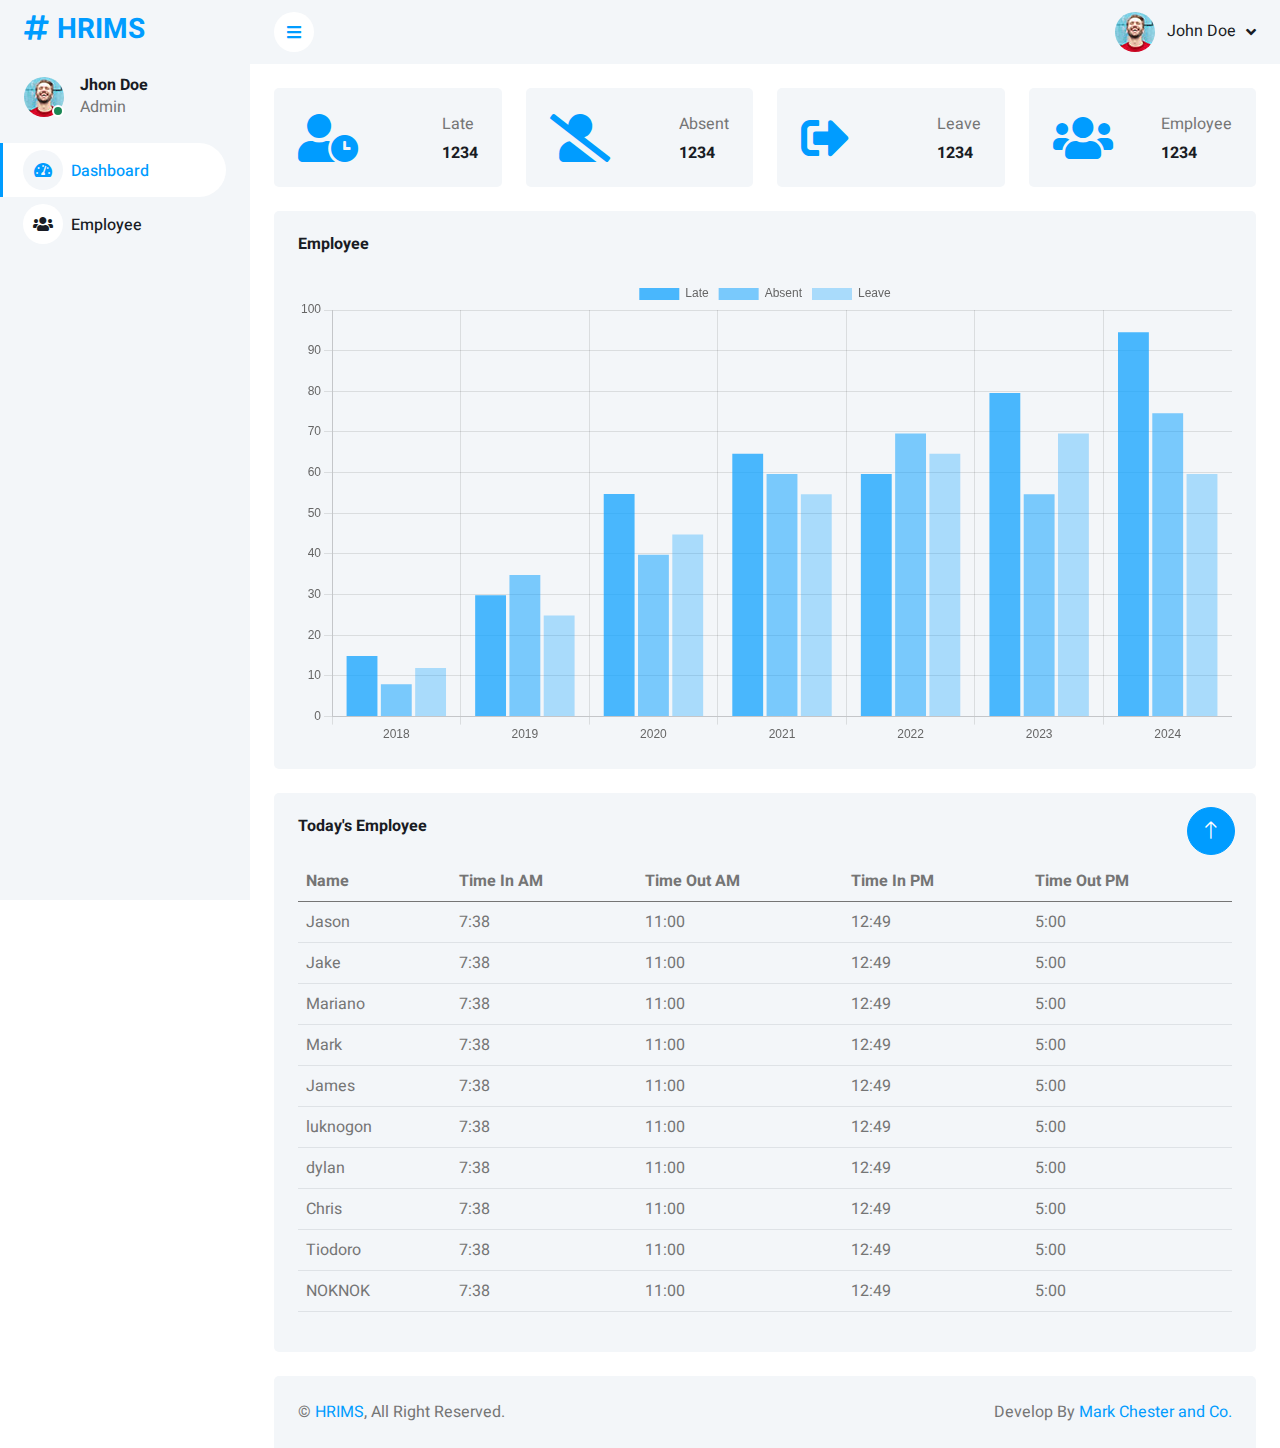
==== index.html @ 5bfb46b1 "first commit" ====
<!DOCTYPE html>
<html lang="en">

<head>
    <meta charset="utf-8">
    <title>HRIMS - HR Information Management System</title>
    <meta content="width=device-width, initial-scale=1.0" name="viewport">
    <meta content="" name="keywords">
    <meta content="" name="description">

    <!-- Favicon -->
    <link href="img/favicon.ico" rel="icon">

    <!-- Google Web Fonts -->
    <link rel="preconnect" href="https://fonts.googleapis.com">
    <link rel="preconnect" href="https://fonts.gstatic.com" crossorigin>
    <link href="https://fonts.googleapis.com/css2?family=Heebo:wght@400;500;600;700&display=swap" rel="stylesheet">
    
    <!-- Icon Font Stylesheet -->
    <link href="https://cdnjs.cloudflare.com/ajax/libs/font-awesome/5.10.0/css/all.min.css" rel="stylesheet">
    <link href="https://cdn.jsdelivr.net/npm/bootstrap-icons@1.4.1/font/bootstrap-icons.css" rel="stylesheet">

    <!-- Libraries Stylesheet -->
    <link href="lib/owlcarousel/assets/owl.carousel.min.css" rel="stylesheet">
    <link href="lib/tempusdominus/css/tempusdominus-bootstrap-4.min.css" rel="stylesheet" />

    <!-- Customized Bootstrap Stylesheet -->
    <link href="css/bootstrap.min.css" rel="stylesheet">

    <!-- Template Stylesheet -->
    <link href="css/style.css" rel="stylesheet">
</head>

<body>
    <div class="container-xxl position-relative bg-white d-flex p-0">
        <!-- Spinner Start -->
        <div id="spinner" class="show bg-white position-fixed translate-middle w-100 vh-100 top-50 start-50 d-flex align-items-center justify-content-center">
            <div class="spinner-border text-primary" style="width: 3rem; height: 3rem;" role="status">
                <span class="sr-only">Loading...</span>
            </div>
        </div>
        <!-- Spinner End -->


        <!-- Sidebar Start -->
        <div class="sidebar pe-4 pb-3">
            <nav class="navbar bg-light navbar-light">
                <a href="index.html" class="navbar-brand mx-4 mb-3">
                    <h3 class="text-primary"><i class="fa fa-hashtag me-2"></i>HRIMS</h3>
                </a>
                <div class="d-flex align-items-center ms-4 mb-4">
                    <div class="position-relative">
                        <img class="rounded-circle" src="img/user.jpg" alt="" style="width: 40px; height: 40px;">
                        <div class="bg-success rounded-circle border border-2 border-white position-absolute end-0 bottom-0 p-1"></div>
                    </div>
                    <div class="ms-3">
                        <h6 class="mb-0">Jhon Doe</h6>
                        <span>Admin</span>
                    </div>
                </div>
                <div class="navbar-nav w-100">
                    <a href="index.html" class="nav-item nav-link active"><i class="fa fa-tachometer-alt me-2"></i>Dashboard</a>
                    <a href="employee.html" class="nav-item nav-link"><i class="fa fa-users me-2"></i>Employee</a>
                    
                </div>
            </nav>
        </div>
        <!-- Sidebar End -->


        <!-- Content Start -->
        <div class="content">
            <!-- Navbar Start -->
            <nav class="navbar navbar-expand bg-light navbar-light sticky-top px-4 py-0">
                <a href="index.html" class="navbar-brand d-flex d-lg-none me-4">
                    <h2 class="text-primary mb-0"><i class="fa fa-hashtag"></i></h2>
                </a>
                <a href="#" class="sidebar-toggler flex-shrink-0">
                    <i class="fa fa-bars"></i>
                </a>
                <div class="navbar-nav align-items-center ms-auto">
                    <div class="nav-item dropdown">
                        <a href="#" class="nav-link dropdown-toggle" data-bs-toggle="dropdown">
                            <img class="rounded-circle me-lg-2" src="img/user.jpg" alt="" style="width: 40px; height: 40px;">
                            <span class="d-none d-lg-inline-flex">John Doe</span>
                        </a>
                        <div class="dropdown-menu dropdown-menu-end bg-light border-0 rounded-0 rounded-bottom m-0">
                            <a href="#" class="dropdown-item">My Profile</a>
                            <a href="#" class="dropdown-item">Settings</a>
                            <a href="#" class="dropdown-item">Log Out</a>
                        </div>
                    </div>
                </div>
            </nav>
            <!-- Navbar End -->


            <!-- Sale & Revenue Start -->
            <div class="container-fluid pt-4 px-4">
                <div class="row g-4">
                    <div class="col-sm-6 col-xl-3">
                        <div class="bg-light rounded d-flex align-items-center justify-content-between p-4">
                            <i class="fa fa-user-clock fa-3x text-primary"></i>
                            <div class="ms-3">
                                <p class="mb-2">Late</p>
                                <h6 class="mb-0">1234</h6>
                            </div>
                        </div>
                    </div>
                    <div class="col-sm-6 col-xl-3">
                        <div class="bg-light rounded d-flex align-items-center justify-content-between p-4">
                            <i class="fa fa-user-slash fa-3x text-primary"></i>
                            <div class="ms-3">
                                <p class="mb-2">Absent</p>
                                <h6 class="mb-0">1234</h6>
                            </div>
                        </div>
                    </div>
                    <div class="col-sm-6 col-xl-3">
                        <div class="bg-light rounded d-flex align-items-center justify-content-between p-4">
                            <i class="fas fa-sign-out-alt fa-3x text-primary"></i>
                            <div class="ms-3">
                                <p class="mb-2">Leave</p>
                                <h6 class="mb-0">1234</h6>
                            </div>
                        </div>
                    </div>
                    <div class="col-sm-6 col-xl-3">
                        <div class="bg-light rounded d-flex align-items-center justify-content-between p-4">
                            <i class="fa fa-users fa-3x text-primary"></i>
                            <div class="ms-3">
                                <p class="mb-2">Employee</p>
                                <h6 class="mb-0">1234</h6>
                            </div>
                        </div>
                    </div>
                </div>
            </div>
            <!-- Sale & Revenue End -->


            <!-- Sales Chart Start -->
            <div class="container-fluid pt-4 px-4">
                <div class="row g-4">
                    <div class="col-lg-12">
                        <div class="bg-light text-center rounded p-4">
                            <div class="d-flex align-items-center justify-content-between mb-4">
                                <h6 class="mb-0">Employee</h6>
                            </div>
                            <canvas id="employees"></canvas>
                        </div>
                    </div>
                </div>
            </div>
            <!-- Sales Chart End -->


            <div class="container-fluid pt-4 px-4">
                <div class="row g-4">
                  <div class="col-12">
                    <div class="bg-light rounded h-100 p-4">
                      <h6 class="mb-4">Today's Employee</h6>
                      <div class="table-responsive">
                        <table class="table">
                          <thead>
                            <tr>
                              <th scope="col">Name</th>
                              <th scope="col">Time In AM</th>
                              <th scope="col">Time Out AM</th>
                              <th scope="col">Time In PM</th>
                              <th scope="col">Time Out PM</th>
                            </tr>
                          </thead>
                          <tbody>
                            <tr>
                              <td>Jason</td>
                              <td>7:38</td>
                              <td>11:00</td>
                              <td>12:49</td>
                              <td>5:00</td>
                            </tr>
                            <tr>
                              <td>Jake</td>
                              <td>7:38</td>
                              <td>11:00</td>
                              <td>12:49</td>
                              <td>5:00</td>
                            </tr>
                            <tr>
                              <td>Mariano</td>
                              <td>7:38</td>
                              <td>11:00</td>
                              <td>12:49</td>
                              <td>5:00</td>
                            </tr>
                            <tr>
                              <td>Mark</td>
                              <td>7:38</td>
                              <td>11:00</td>
                              <td>12:49</td>
                              <td>5:00</td>
                            </tr>
                            <tr>
                              <td>James</td>
                              <td>7:38</td>
                              <td>11:00</td>
                              <td>12:49</td>
                              <td>5:00</td>
                            </tr>
                            <tr>
                              <td>luknogon</td>
                              <td>7:38</td>
                              <td>11:00</td>
                              <td>12:49</td>
                              <td>5:00</td>
                            </tr>
                            <tr>
                              <td>dylan</td>
                              <td>7:38</td>
                              <td>11:00</td>
                              <td>12:49</td>
                              <td>5:00</td>
                            </tr>
                            <tr>
                              <td>Chris</td>
                              <td>7:38</td>
                              <td>11:00</td>
                              <td>12:49</td>
                              <td>5:00</td>
                            </tr>
                            <tr>
                              <td>Tiodoro</td>
                              <td>7:38</td>
                              <td>11:00</td>
                              <td>12:49</td>
                              <td>5:00</td>
                            </tr>
                            <tr>
                              <td>NOKNOK</td>
                              <td>7:38</td>
                              <td>11:00</td>
                              <td>12:49</td>
                              <td>5:00</td>
                            </tr>
                          </tbody>
                        </table>
                      </div>
                    </div>
                  </div>
                </div>
            </div>
            <!-- Footer Start -->
            <div class="container-fluid pt-4 px-4">
                <div class="bg-light rounded-top p-4">
                    <div class="row">
                        <div class="col-12 col-sm-6 text-center text-sm-start">
                            &copy; <a href="#">HRIMS</a>, All Right Reserved. 
                        </div>
                        <div class="col-12 col-sm-6 text-center text-sm-end">
                            <!--/*** This template is free as long as you keep the footer author’s credit link/attribution link/backlink. If you'd like to use the template without the footer author’s credit link/attribution link/backlink, you can purchase the Credit Removal License from "https://htmlcodex.com/credit-removal". Thank you for your support. ***/-->
                            Develop By <a href="https://htmlcodex.com">Mark Chester and Co.</a>
                        </br>
                        </div>
                    </div>
                </div>
            </div>
            <!-- Footer End -->
        </div>
        <!-- Content End -->


        <!-- Back to Top -->
        <a href="#" class="btn btn-lg btn-primary btn-lg-square back-to-top"><i class="bi bi-arrow-up"></i></a>
    </div>

    <!-- JavaScript Libraries -->
    <script src="https://code.jquery.com/jquery-3.4.1.min.js"></script>
    <script src="https://cdn.jsdelivr.net/npm/bootstrap@5.0.0/dist/js/bootstrap.bundle.min.js"></script>
    <script src="lib/chart/chart.min.js"></script>
    <script src="lib/easing/easing.min.js"></script>
    <script src="lib/waypoints/waypoints.min.js"></script>
    <script src="lib/owlcarousel/owl.carousel.min.js"></script>
    <script src="lib/tempusdominus/js/moment.min.js"></script>
    <script src="lib/tempusdominus/js/moment-timezone.min.js"></script>
    <script src="lib/tempusdominus/js/tempusdominus-bootstrap-4.min.js"></script>

    <!-- Template Javascript -->
    <script src="js/main.js"></script>
</body>

</html>
---- css/style.css ----
/********** Template CSS **********/
:root {
    --primary: #009CFF;
    --light: #F3F6F9;
    --dark: #191C24;
}

.back-to-top {
    position: fixed;
    display: none;
    right: 45px;
    bottom: 45px;
    z-index: 99;
}


/*** Spinner ***/
#spinner {
    opacity: 0;
    visibility: hidden;
    transition: opacity .5s ease-out, visibility 0s linear .5s;
    z-index: 99999;
}

#spinner.show {
    transition: opacity .5s ease-out, visibility 0s linear 0s;
    visibility: visible;
    opacity: 1;
}


/*** Button ***/
.btn {
    transition: .5s;
}

.btn.btn-primary {
    color: #FFFFFF;
}

.btn-square {
    width: 38px;
    height: 38px;
}

.btn-sm-square {
    width: 32px;
    height: 32px;
}

.btn-lg-square {
    width: 48px;
    height: 48px;
}

.btn-square,
.btn-sm-square,
.btn-lg-square {
    padding: 0;
    display: inline-flex;
    align-items: center;
    justify-content: center;
    font-weight: normal;
    border-radius: 50px;
}


/*** Layout ***/
.sidebar {
    position: fixed;
    top: 0;
    left: 0;
    bottom: 0;
    width: 250px;
    height: 100vh;
    overflow-y: auto;
    background: var(--light);
    transition: 0.5s;
    z-index: 999;
}

.content {
    margin-left: 250px;
    min-height: 100vh;
    background: #FFFFFF;
    transition: 0.5s;
}

@media (min-width: 992px) {
    .sidebar {
        margin-left: 0;
    }

    .sidebar.open {
        margin-left: -250px;
    }

    .content {
        width: calc(100% - 250px);
    }

    .content.open {
        width: 100%;
        margin-left: 0;
    }
}

@media (max-width: 991.98px) {
    .sidebar {
        margin-left: -250px;
    }

    .sidebar.open {
        margin-left: 0;
    }

    .content {
        width: 100%;
        margin-left: 0;
    }
}


/*** Navbar ***/
.sidebar .navbar .navbar-nav .nav-link {
    padding: 7px 20px;
    color: var(--dark);
    font-weight: 500;
    border-left: 3px solid var(--light);
    border-radius: 0 30px 30px 0;
    outline: none;
}

.sidebar .navbar .navbar-nav .nav-link:hover,
.sidebar .navbar .navbar-nav .nav-link.active {
    color: var(--primary);
    background: #FFFFFF;
    border-color: var(--primary);
}

.sidebar .navbar .navbar-nav .nav-link i {
    width: 40px;
    height: 40px;
    display: inline-flex;
    align-items: center;
    justify-content: center;
    background: #FFFFFF;
    border-radius: 40px;
}

.sidebar .navbar .navbar-nav .nav-link:hover i,
.sidebar .navbar .navbar-nav .nav-link.active i {
    background: var(--light);
}

.sidebar .navbar .dropdown-toggle::after {
    position: absolute;
    top: 15px;
    right: 15px;
    border: none;
    content: "\f107";
    font-family: "Font Awesome 5 Free";
    font-weight: 900;
    transition: .5s;
}

.sidebar .navbar .dropdown-toggle[aria-expanded=true]::after {
    transform: rotate(-180deg);
}

.sidebar .navbar .dropdown-item {
    padding-left: 25px;
    border-radius: 0 30px 30px 0;
}

.content .navbar .navbar-nav .nav-link {
    margin-left: 25px;
    padding: 12px 0;
    color: var(--dark);
    outline: none;
}

.content .navbar .navbar-nav .nav-link:hover,
.content .navbar .navbar-nav .nav-link.active {
    color: var(--primary);
}

.content .navbar .sidebar-toggler,
.content .navbar .navbar-nav .nav-link i {
    width: 40px;
    height: 40px;
    display: inline-flex;
    align-items: center;
    justify-content: center;
    background: #FFFFFF;
    border-radius: 40px;
}

.content .navbar .dropdown-toggle::after {
    margin-left: 6px;
    vertical-align: middle;
    border: none;
    content: "\f107";
    font-family: "Font Awesome 5 Free";
    font-weight: 900;
    transition: .5s;
}

.content .navbar .dropdown-toggle[aria-expanded=true]::after {
    transform: rotate(-180deg);
}

@media (max-width: 575.98px) {
    .content .navbar .navbar-nav .nav-link {
        margin-left: 15px;
    }
}


/*** Date Picker ***/
.bootstrap-datetimepicker-widget.bottom {
    top: auto !important;
}

.bootstrap-datetimepicker-widget .table * {
    border-bottom-width: 0px;
}

.bootstrap-datetimepicker-widget .table th {
    font-weight: 500;
}

.bootstrap-datetimepicker-widget.dropdown-menu {
    padding: 10px;
    border-radius: 2px;
}

.bootstrap-datetimepicker-widget table td.active,
.bootstrap-datetimepicker-widget table td.active:hover {
    background: var(--primary);
}

.bootstrap-datetimepicker-widget table td.today::before {
    border-bottom-color: var(--primary);
}


/*** Testimonial ***/
.progress .progress-bar {
    width: 0px;
    transition: 2s;
}


/*** Testimonial ***/
.testimonial-carousel .owl-dots {
    margin-top: 24px;
    display: flex;
    align-items: flex-end;
    justify-content: center;
}

.testimonial-carousel .owl-dot {
    position: relative;
    display: inline-block;
    margin: 0 5px;
    width: 15px;
    height: 15px;
    border: 5px solid var(--primary);
    border-radius: 15px;
    transition: .5s;
}

.testimonial-carousel .owl-dot.active {
    background: var(--dark);
    border-color: var(--primary);
}
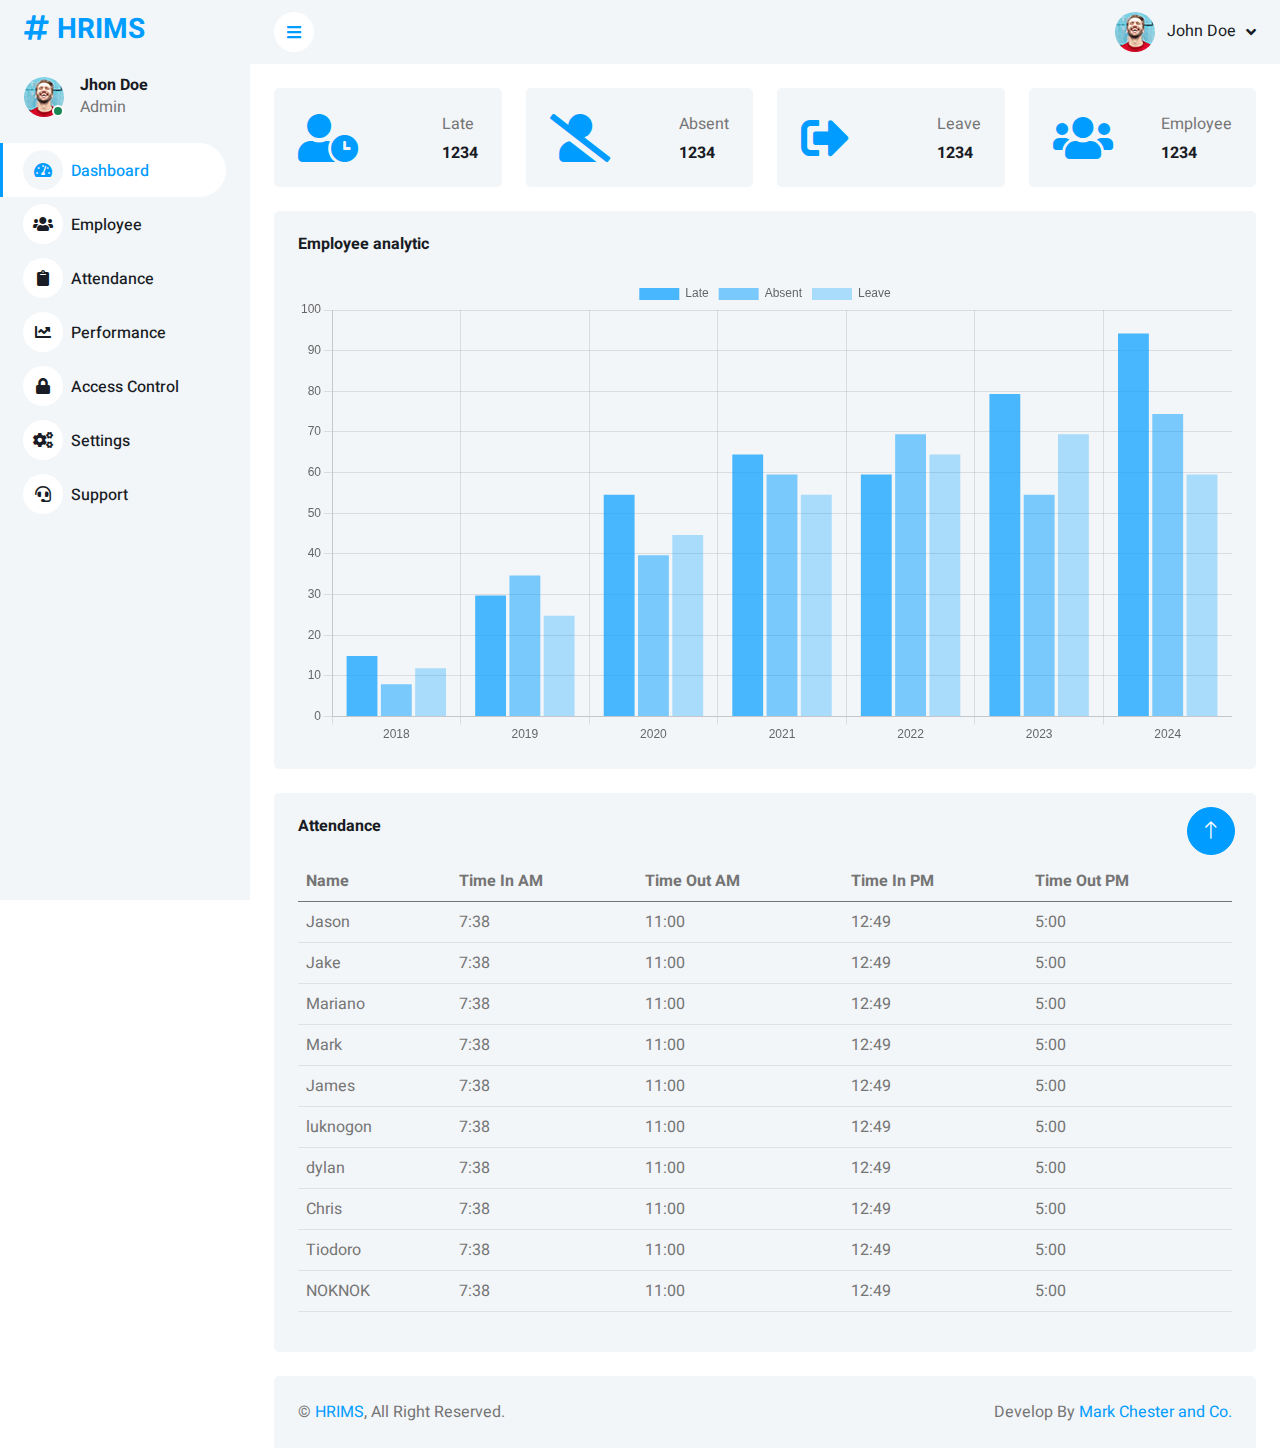
==== commit 25f98642: "finalize sidebars" ====
--- a/index.html
+++ b/index.html
@@ -61,6 +61,11 @@
                 <div class="navbar-nav w-100">
                     <a href="index.html" class="nav-item nav-link active"><i class="fa fa-tachometer-alt me-2"></i>Dashboard</a>
                     <a href="employee.html" class="nav-item nav-link"><i class="fa fa-users me-2"></i>Employee</a>
+                    <a href="attendance.html" class="nav-item nav-link"><i class="fas fa-clipboard me-2"></i>Attendance</a>
+                    <a href="performance.html" class="nav-item nav-link"><i class="fas fa-chart-line me-2"></i>Performance</a>
+                    <a href="access.html" class="nav-item nav-link"><i class="fas fa-lock me-2"></i>Access Control</a>
+                    <a href="settings.html" class="nav-item nav-link"><i class="fas fa-cogs me-2"></i>Settings</a>
+                    <a href="support.html" class="nav-item nav-link"><i class="fas fa-headset me-2"></i>Support</a>
                     
                 </div>
             </nav>
@@ -145,7 +150,7 @@
                     <div class="col-lg-12">
                         <div class="bg-light text-center rounded p-4">
                             <div class="d-flex align-items-center justify-content-between mb-4">
-                                <h6 class="mb-0">Employee</h6>
+                                <h6 class="mb-0">Employee analytic</h6>
                             </div>
                             <canvas id="employees"></canvas>
                         </div>
@@ -159,7 +164,7 @@
                 <div class="row g-4">
                   <div class="col-12">
                     <div class="bg-light rounded h-100 p-4">
-                      <h6 class="mb-4">Today's Employee</h6>
+                      <h6 class="mb-4">Attendance</h6>
                       <div class="table-responsive">
                         <table class="table">
                           <thead>
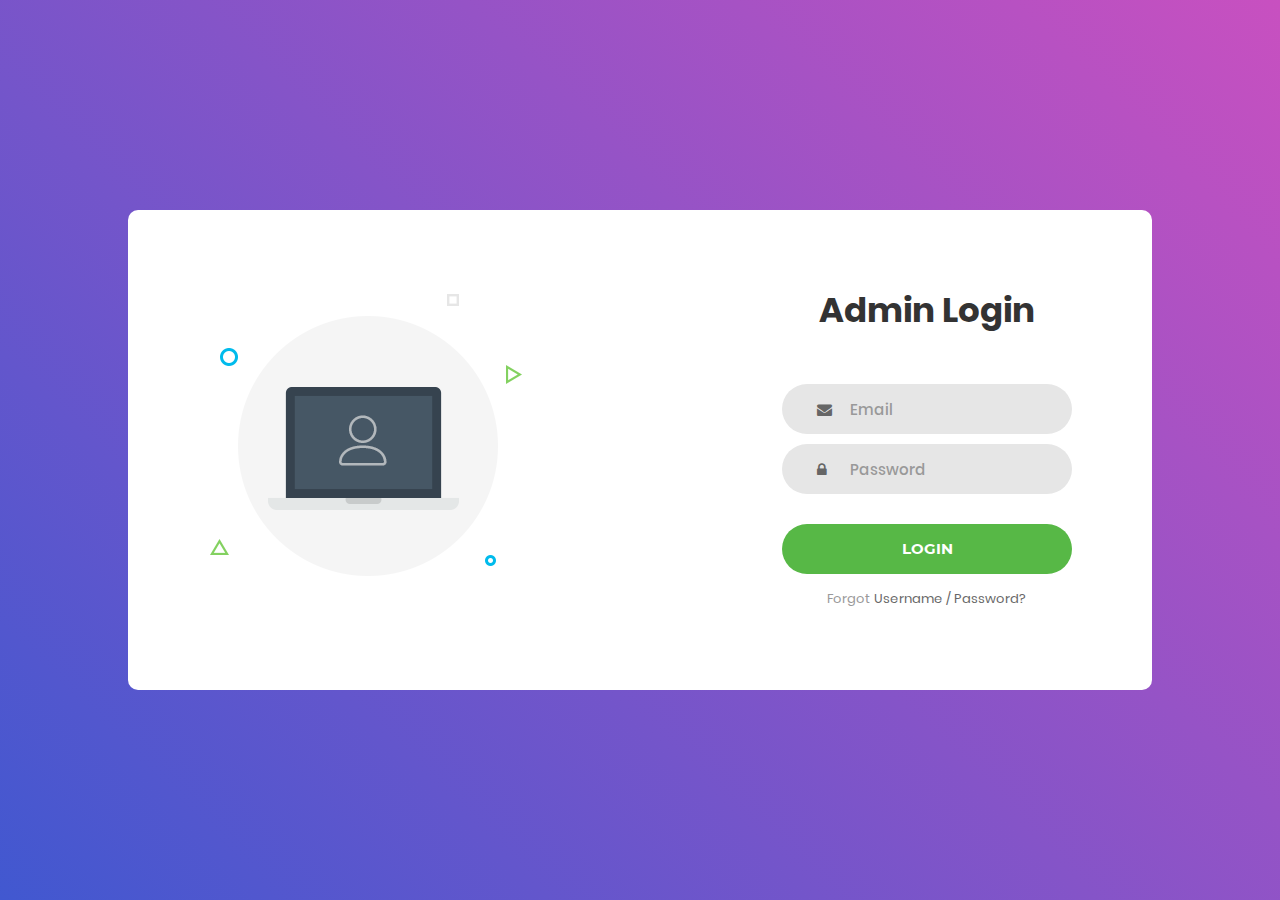
==== commit 43ceeadb: "add login" ====
--- a/index.html
+++ b/index.html
@@ -1,296 +1,113 @@
 <!DOCTYPE html>
 <html lang="en">
+  <head>
+    <title>Login V1</title>
+    <meta charset="UTF-8" />
+    <meta name="viewport" content="width=device-width, initial-scale=1" />
+    <!--===============================================================================================-->
+    <link rel="icon" type="image/png" href="images/icons/favicon.ico" />
+    <!--===============================================================================================-->
+    <link
+      rel="stylesheet"
+      type="text/css"
+      href="vendor/bootstrap/css/bootstrap.min.css"
+    />
+    <!--===============================================================================================-->
+    <link
+      rel="stylesheet"
+      type="text/css"
+      href="fonts/font-awesome-4.7.0/css/font-awesome.min.css"
+    />
+    <!--===============================================================================================-->
+    <link rel="stylesheet" type="text/css" href="vendor/animate/animate.css" />
+    <!--===============================================================================================-->
+    <link
+      rel="stylesheet"
+      type="text/css"
+      href="vendor/css-hamburgers/hamburgers.min.css"
+    />
+    <!--===============================================================================================-->
+    <link
+      rel="stylesheet"
+      type="text/css"
+      href="vendor/select2/select2.min.css"
+    />
+    <!--===============================================================================================-->
+    <link rel="stylesheet" type="text/css" href="css/util.css" />
+    <link rel="stylesheet" type="text/css" href="css/main.css" />
+    <!--===============================================================================================-->
+  </head>
+  <body>
+    <div class="limiter">
+      <div class="container-login100">
+        <div class="wrap-login100">
+          <div class="login100-pic js-tilt" data-tilt>
+            <img src="images/img-01.png" alt="IMG" />
+          </div>
 
-<head>
-    <meta charset="utf-8">
-    <title>HRIMS - HR Information Management System</title>
-    <meta content="width=device-width, initial-scale=1.0" name="viewport">
-    <meta content="" name="keywords">
-    <meta content="" name="description">
+          <form class="login100-form validate-form" action="admin/index.html">
+            <h2><span class="login100-form-title"> Admin Login </span></h2>
 
-    <!-- Favicon -->
-    <link href="img/favicon.ico" rel="icon">
+            <div
+              class="wrap-input100 validate-input"
+              data-validate="Valid email is required: ex@abc.xyz"
+            >
+              <input
+                class="input100"
+                type="text"
+                name="email"
+                placeholder="Email"
+              />
+              <span class="focus-input100"></span>
+              <span class="symbol-input100">
+                <i class="fa fa-envelope" aria-hidden="true"></i>
+              </span>
+            </div>
 
-    <!-- Google Web Fonts -->
-    <link rel="preconnect" href="https://fonts.googleapis.com">
-    <link rel="preconnect" href="https://fonts.gstatic.com" crossorigin>
-    <link href="https://fonts.googleapis.com/css2?family=Heebo:wght@400;500;600;700&display=swap" rel="stylesheet">
-    
-    <!-- Icon Font Stylesheet -->
-    <link href="https://cdnjs.cloudflare.com/ajax/libs/font-awesome/5.10.0/css/all.min.css" rel="stylesheet">
-    <link href="https://cdn.jsdelivr.net/npm/bootstrap-icons@1.4.1/font/bootstrap-icons.css" rel="stylesheet">
+            <div
+              class="wrap-input100 validate-input"
+              data-validate="Password is required"
+            >
+              <input
+                class="input100"
+                type="password"
+                name="pass"
+                placeholder="Password"
+              />
+              <span class="focus-input100"></span>
+              <span class="symbol-input100">
+                <i class="fa fa-lock" aria-hidden="true"></i>
+              </span>
+            </div>
 
-    <!-- Libraries Stylesheet -->
-    <link href="lib/owlcarousel/assets/owl.carousel.min.css" rel="stylesheet">
-    <link href="lib/tempusdominus/css/tempusdominus-bootstrap-4.min.css" rel="stylesheet" />
+            <div class="container-login100-form-btn">
+              <button class="login100-form-btn">Login</button>
+            </div>
 
-    <!-- Customized Bootstrap Stylesheet -->
-    <link href="css/bootstrap.min.css" rel="stylesheet">
-
-    <!-- Template Stylesheet -->
-    <link href="css/style.css" rel="stylesheet">
-</head>
-
-<body>
-    <div class="container-xxl position-relative bg-white d-flex p-0">
-        <!-- Spinner Start -->
-        <div id="spinner" class="show bg-white position-fixed translate-middle w-100 vh-100 top-50 start-50 d-flex align-items-center justify-content-center">
-            <div class="spinner-border text-primary" style="width: 3rem; height: 3rem;" role="status">
-                <span class="sr-only">Loading...</span>
+            <div class="text-center p-t-12">
+              <span class="txt1"> Forgot </span>
+              <a class="txt2" href="#"> Username / Password? </a>
             </div>
+          </form>
         </div>
-        <!-- Spinner End -->
-
-
-        <!-- Sidebar Start -->
-        <div class="sidebar pe-4 pb-3">
-            <nav class="navbar bg-light navbar-light">
-                <a href="index.html" class="navbar-brand mx-4 mb-3">
-                    <h3 class="text-primary"><i class="fa fa-hashtag me-2"></i>HRIMS</h3>
-                </a>
-                <div class="d-flex align-items-center ms-4 mb-4">
-                    <div class="position-relative">
-                        <img class="rounded-circle" src="img/user.jpg" alt="" style="width: 40px; height: 40px;">
-                        <div class="bg-success rounded-circle border border-2 border-white position-absolute end-0 bottom-0 p-1"></div>
-                    </div>
-                    <div class="ms-3">
-                        <h6 class="mb-0">Jhon Doe</h6>
-                        <span>Admin</span>
-                    </div>
-                </div>
-                <div class="navbar-nav w-100">
-                    <a href="index.html" class="nav-item nav-link active"><i class="fa fa-tachometer-alt me-2"></i>Dashboard</a>
-                    <a href="employee.html" class="nav-item nav-link"><i class="fa fa-users me-2"></i>Employee</a>
-                    <a href="attendance.html" class="nav-item nav-link"><i class="fas fa-clipboard me-2"></i>Attendance</a>
-                    <a href="performance.html" class="nav-item nav-link"><i class="fas fa-chart-line me-2"></i>Performance</a>
-                    <a href="access.html" class="nav-item nav-link"><i class="fas fa-lock me-2"></i>Access Control</a>
-                    <a href="settings.html" class="nav-item nav-link"><i class="fas fa-cogs me-2"></i>Settings</a>
-                    <a href="support.html" class="nav-item nav-link"><i class="fas fa-headset me-2"></i>Support</a>
-                    
-                </div>
-            </nav>
-        </div>
-        <!-- Sidebar End -->
-
-
-        <!-- Content Start -->
-        <div class="content">
-            <!-- Navbar Start -->
-            <nav class="navbar navbar-expand bg-light navbar-light sticky-top px-4 py-0">
-                <a href="index.html" class="navbar-brand d-flex d-lg-none me-4">
-                    <h2 class="text-primary mb-0"><i class="fa fa-hashtag"></i></h2>
-                </a>
-                <a href="#" class="sidebar-toggler flex-shrink-0">
-                    <i class="fa fa-bars"></i>
-                </a>
-                <div class="navbar-nav align-items-center ms-auto">
-                    <div class="nav-item dropdown">
-                        <a href="#" class="nav-link dropdown-toggle" data-bs-toggle="dropdown">
-                            <img class="rounded-circle me-lg-2" src="img/user.jpg" alt="" style="width: 40px; height: 40px;">
-                            <span class="d-none d-lg-inline-flex">John Doe</span>
-                        </a>
-                        <div class="dropdown-menu dropdown-menu-end bg-light border-0 rounded-0 rounded-bottom m-0">
-                            <a href="#" class="dropdown-item">My Profile</a>
-                            <a href="#" class="dropdown-item">Settings</a>
-                            <a href="#" class="dropdown-item">Log Out</a>
-                        </div>
-                    </div>
-                </div>
-            </nav>
-            <!-- Navbar End -->
-
-
-            <!-- Sale & Revenue Start -->
-            <div class="container-fluid pt-4 px-4">
-                <div class="row g-4">
-                    <div class="col-sm-6 col-xl-3">
-                        <div class="bg-light rounded d-flex align-items-center justify-content-between p-4">
-                            <i class="fa fa-user-clock fa-3x text-primary"></i>
-                            <div class="ms-3">
-                                <p class="mb-2">Late</p>
-                                <h6 class="mb-0">1234</h6>
-                            </div>
-                        </div>
-                    </div>
-                    <div class="col-sm-6 col-xl-3">
-                        <div class="bg-light rounded d-flex align-items-center justify-content-between p-4">
-                            <i class="fa fa-user-slash fa-3x text-primary"></i>
-                            <div class="ms-3">
-                                <p class="mb-2">Absent</p>
-                                <h6 class="mb-0">1234</h6>
-                            </div>
-                        </div>
-                    </div>
-                    <div class="col-sm-6 col-xl-3">
-                        <div class="bg-light rounded d-flex align-items-center justify-content-between p-4">
-                            <i class="fas fa-sign-out-alt fa-3x text-primary"></i>
-                            <div class="ms-3">
-                                <p class="mb-2">Leave</p>
-                                <h6 class="mb-0">1234</h6>
-                            </div>
-                        </div>
-                    </div>
-                    <div class="col-sm-6 col-xl-3">
-                        <div class="bg-light rounded d-flex align-items-center justify-content-between p-4">
-                            <i class="fa fa-users fa-3x text-primary"></i>
-                            <div class="ms-3">
-                                <p class="mb-2">Employee</p>
-                                <h6 class="mb-0">1234</h6>
-                            </div>
-                        </div>
-                    </div>
-                </div>
-            </div>
-            <!-- Sale & Revenue End -->
-
-
-            <!-- Sales Chart Start -->
-            <div class="container-fluid pt-4 px-4">
-                <div class="row g-4">
-                    <div class="col-lg-12">
-                        <div class="bg-light text-center rounded p-4">
-                            <div class="d-flex align-items-center justify-content-between mb-4">
-                                <h6 class="mb-0">Employee analytic</h6>
-                            </div>
-                            <canvas id="employees"></canvas>
-                        </div>
-                    </div>
-                </div>
-            </div>
-            <!-- Sales Chart End -->
-
-
-            <div class="container-fluid pt-4 px-4">
-                <div class="row g-4">
-                  <div class="col-12">
-                    <div class="bg-light rounded h-100 p-4">
-                      <h6 class="mb-4">Attendance</h6>
-                      <div class="table-responsive">
-                        <table class="table">
-                          <thead>
-                            <tr>
-                              <th scope="col">Name</th>
-                              <th scope="col">Time In AM</th>
-                              <th scope="col">Time Out AM</th>
-                              <th scope="col">Time In PM</th>
-                              <th scope="col">Time Out PM</th>
-                            </tr>
-                          </thead>
-                          <tbody>
-                            <tr>
-                              <td>Jason</td>
-                              <td>7:38</td>
-                              <td>11:00</td>
-                              <td>12:49</td>
-                              <td>5:00</td>
-                            </tr>
-                            <tr>
-                              <td>Jake</td>
-                              <td>7:38</td>
-                              <td>11:00</td>
-                              <td>12:49</td>
-                              <td>5:00</td>
-                            </tr>
-                            <tr>
-                              <td>Mariano</td>
-                              <td>7:38</td>
-                              <td>11:00</td>
-                              <td>12:49</td>
-                              <td>5:00</td>
-                            </tr>
-                            <tr>
-                              <td>Mark</td>
-                              <td>7:38</td>
-                              <td>11:00</td>
-                              <td>12:49</td>
-                              <td>5:00</td>
-                            </tr>
-                            <tr>
-                              <td>James</td>
-                              <td>7:38</td>
-                              <td>11:00</td>
-                              <td>12:49</td>
-                              <td>5:00</td>
-                            </tr>
-                            <tr>
-                              <td>luknogon</td>
-                              <td>7:38</td>
-                              <td>11:00</td>
-                              <td>12:49</td>
-                              <td>5:00</td>
-                            </tr>
-                            <tr>
-                              <td>dylan</td>
-                              <td>7:38</td>
-                              <td>11:00</td>
-                              <td>12:49</td>
-                              <td>5:00</td>
-                            </tr>
-                            <tr>
-                              <td>Chris</td>
-                              <td>7:38</td>
-                              <td>11:00</td>
-                              <td>12:49</td>
-                              <td>5:00</td>
-                            </tr>
-                            <tr>
-                              <td>Tiodoro</td>
-                              <td>7:38</td>
-                              <td>11:00</td>
-                              <td>12:49</td>
-                              <td>5:00</td>
-                            </tr>
-                            <tr>
-                              <td>NOKNOK</td>
-                              <td>7:38</td>
-                              <td>11:00</td>
-                              <td>12:49</td>
-                              <td>5:00</td>
-                            </tr>
-                          </tbody>
-                        </table>
-                      </div>
-                    </div>
-                  </div>
-                </div>
-            </div>
-            <!-- Footer Start -->
-            <div class="container-fluid pt-4 px-4">
-                <div class="bg-light rounded-top p-4">
-                    <div class="row">
-                        <div class="col-12 col-sm-6 text-center text-sm-start">
-                            &copy; <a href="#">HRIMS</a>, All Right Reserved. 
-                        </div>
-                        <div class="col-12 col-sm-6 text-center text-sm-end">
-                            <!--/*** This template is free as long as you keep the footer author’s credit link/attribution link/backlink. If you'd like to use the template without the footer author’s credit link/attribution link/backlink, you can purchase the Credit Removal License from "https://htmlcodex.com/credit-removal". Thank you for your support. ***/-->
-                            Develop By <a href="https://htmlcodex.com">Mark Chester and Co.</a>
-                        </br>
-                        </div>
-                    </div>
-                </div>
-            </div>
-            <!-- Footer End -->
-        </div>
-        <!-- Content End -->
-
-
-        <!-- Back to Top -->
-        <a href="#" class="btn btn-lg btn-primary btn-lg-square back-to-top"><i class="bi bi-arrow-up"></i></a>
+      </div>
     </div>
 
-    <!-- JavaScript Libraries -->
-    <script src="https://code.jquery.com/jquery-3.4.1.min.js"></script>
-    <script src="https://cdn.jsdelivr.net/npm/bootstrap@5.0.0/dist/js/bootstrap.bundle.min.js"></script>
-    <script src="lib/chart/chart.min.js"></script>
-    <script src="lib/easing/easing.min.js"></script>
-    <script src="lib/waypoints/waypoints.min.js"></script>
-    <script src="lib/owlcarousel/owl.carousel.min.js"></script>
-    <script src="lib/tempusdominus/js/moment.min.js"></script>
-    <script src="lib/tempusdominus/js/moment-timezone.min.js"></script>
-    <script src="lib/tempusdominus/js/tempusdominus-bootstrap-4.min.js"></script>
-
-    <!-- Template Javascript -->
+    <!--===============================================================================================-->
+    <script src="vendor/jquery/jquery-3.2.1.min.js"></script>
+    <!--===============================================================================================-->
+    <script src="vendor/bootstrap/js/popper.js"></script>
+    <script src="vendor/bootstrap/js/bootstrap.min.js"></script>
+    <!--===============================================================================================-->
+    <script src="vendor/select2/select2.min.js"></script>
+    <!--===============================================================================================-->
+    <script src="vendor/tilt/tilt.jquery.min.js"></script>
+    <script>
+      $(".js-tilt").tilt({
+        scale: 1.1,
+      });
+    </script>
+    <!--===============================================================================================-->
     <script src="js/main.js"></script>
-</body>
-
-</html>+  </body>
+</html>
--- a/vendor/css-hamburgers/hamburgers.min.css
+++ b/vendor/css-hamburgers/hamburgers.min.css
@@ -0,0 +1,7 @@
+/*!
+ * Hamburgers
+ * @description Tasty CSS-animated hamburgers
+ * @author Jonathan Suh @jonsuh
+ * @site https://jonsuh.com/hamburgers
+ * @link https://github.com/jonsuh/hamburgers
+ */.hamburger{font:inherit;display:inline-block;overflow:visible;margin:0;padding:15px;cursor:pointer;transition-timing-function:linear;transition-duration:.15s;transition-property:opacity,filter;text-transform:none;color:inherit;border:0;background-color:transparent}.hamburger:hover{opacity:.7}.hamburger-box{position:relative;display:inline-block;width:40px;height:24px}.hamburger-inner{top:50%;display:block;margin-top:-2px}.hamburger-inner,.hamburger-inner:after,.hamburger-inner:before{position:absolute;width:40px;height:4px;transition-timing-function:ease;transition-duration:.15s;transition-property:transform;border-radius:4px;background-color:#000}.hamburger-inner:after,.hamburger-inner:before{display:block;content:''}.hamburger-inner:before{top:-10px}.hamburger-inner:after{bottom:-10px}.hamburger--3dx .hamburger-box{perspective:80px}.hamburger--3dx .hamburger-inner{transition:transform .2s cubic-bezier(.645,.045,.355,1),background-color 0s cubic-bezier(.645,.045,.355,1) .1s}.hamburger--3dx .hamburger-inner:after,.hamburger--3dx .hamburger-inner:before{transition:transform 0s cubic-bezier(.645,.045,.355,1) .1s}.hamburger--3dx.is-active .hamburger-inner{transform:rotateY(180deg);background-color:transparent}.hamburger--3dx.is-active .hamburger-inner:before{transform:translate3d(0,10px,0) rotate(45deg)}.hamburger--3dx.is-active .hamburger-inner:after{transform:translate3d(0,-10px,0) rotate(-45deg)}.hamburger--3dx-r .hamburger-box{perspective:80px}.hamburger--3dx-r .hamburger-inner{transition:transform .2s cubic-bezier(.645,.045,.355,1),background-color 0s cubic-bezier(.645,.045,.355,1) .1s}.hamburger--3dx-r .hamburger-inner:after,.hamburger--3dx-r .hamburger-inner:before{transition:transform 0s cubic-bezier(.645,.045,.355,1) .1s}.hamburger--3dx-r.is-active .hamburger-inner{transform:rotateY(-180deg);background-color:transparent}.hamburger--3dx-r.is-active .hamburger-inner:before{transform:translate3d(0,10px,0) rotate(45deg)}.hamburger--3dx-r.is-active .hamburger-inner:after{transform:translate3d(0,-10px,0) rotate(-45deg)}.hamburger--3dy .hamburger-box{perspective:80px}.hamburger--3dy .hamburger-inner{transition:transform .2s cubic-bezier(.645,.045,.355,1),background-color 0s cubic-bezier(.645,.045,.355,1) .1s}.hamburger--3dy .hamburger-inner:after,.hamburger--3dy .hamburger-inner:before{transition:transform 0s cubic-bezier(.645,.045,.355,1) .1s}.hamburger--3dy.is-active .hamburger-inner{transform:rotateX(-180deg);background-color:transparent}.hamburger--3dy.is-active .hamburger-inner:before{transform:translate3d(0,10px,0) rotate(45deg)}.hamburger--3dy.is-active .hamburger-inner:after{transform:translate3d(0,-10px,0) rotate(-45deg)}.hamburger--3dy-r .hamburger-box{perspective:80px}.hamburger--3dy-r .hamburger-inner{transition:transform .2s cubic-bezier(.645,.045,.355,1),background-color 0s cubic-bezier(.645,.045,.355,1) .1s}.hamburger--3dy-r .hamburger-inner:after,.hamburger--3dy-r .hamburger-inner:before{transition:transform 0s cubic-bezier(.645,.045,.355,1) .1s}.hamburger--3dy-r.is-active .hamburger-inner{transform:rotateX(180deg);background-color:transparent}.hamburger--3dy-r.is-active .hamburger-inner:before{transform:translate3d(0,10px,0) rotate(45deg)}.hamburger--3dy-r.is-active .hamburger-inner:after{transform:translate3d(0,-10px,0) rotate(-45deg)}.hamburger--arrow.is-active .hamburger-inner:before{transform:translate3d(-8px,0,0) rotate(-45deg) scaleX(.7)}.hamburger--arrow.is-active .hamburger-inner:after{transform:translate3d(-8px,0,0) rotate(45deg) scaleX(.7)}.hamburger--arrow-r.is-active .hamburger-inner:before{transform:translate3d(8px,0,0) rotate(45deg) scaleX(.7)}.hamburger--arrow-r.is-active .hamburger-inner:after{transform:translate3d(8px,0,0) rotate(-45deg) scaleX(.7)}.hamburger--arrowalt .hamburger-inner:before{transition:top .1s ease .15s,transform .15s cubic-bezier(.165,.84,.44,1)}.hamburger--arrowalt .hamburger-inner:after{transition:bottom .1s ease .15s,transform .15s cubic-bezier(.165,.84,.44,1)}.hamburger--arrowalt.is-active .hamburger-inner:before{top:0;transition:top .1s ease,transform .15s cubic-bezier(.895,.03,.685,.22) .1s;transform:translate3d(-8px,-10px,0) rotate(-45deg) scaleX(.7)}.hamburger--arrowalt.is-active .hamburger-inner:after{bottom:0;transition:bottom .1s ease,transform .15s cubic-bezier(.895,.03,.685,.22) .1s;transform:translate3d(-8px,10px,0) rotate(45deg) scaleX(.7)}.hamburger--arrowalt-r .hamburger-inner:before{transition:top .1s ease .15s,transform .15s cubic-bezier(.165,.84,.44,1)}.hamburger--arrowalt-r .hamburger-inner:after{transition:bottom .1s ease .15s,transform .15s cubic-bezier(.165,.84,.44,1)}.hamburger--arrowalt-r.is-active .hamburger-inner:before{top:0;transition:top .1s ease,transform .15s cubic-bezier(.895,.03,.685,.22) .1s;transform:translate3d(8px,-10px,0) rotate(45deg) scaleX(.7)}.hamburger--arrowalt-r.is-active .hamburger-inner:after{bottom:0;transition:bottom .1s ease,transform .15s cubic-bezier(.895,.03,.685,.22) .1s;transform:translate3d(8px,10px,0) rotate(-45deg) scaleX(.7)}.hamburger--boring .hamburger-inner,.hamburger--boring .hamburger-inner:after,.hamburger--boring .hamburger-inner:before{transition-property:none}.hamburger--boring.is-active .hamburger-inner{transform:rotate(45deg)}.hamburger--boring.is-active .hamburger-inner:before{top:0;opacity:0}.hamburger--boring.is-active .hamburger-inner:after{bottom:0;transform:rotate(-90deg)}.hamburger--collapse .hamburger-inner{top:auto;bottom:0;transition-delay:.15s;transition-timing-function:cubic-bezier(.55,.055,.675,.19);transition-duration:.15s}.hamburger--collapse .hamburger-inner:after{top:-20px;transition:top .3s cubic-bezier(.33333,.66667,.66667,1) .3s,opacity .1s linear}.hamburger--collapse .hamburger-inner:before{transition:top .12s cubic-bezier(.33333,.66667,.66667,1) .3s,transform .15s cubic-bezier(.55,.055,.675,.19)}.hamburger--collapse.is-active .hamburger-inner{transition-delay:.32s;transition-timing-function:cubic-bezier(.215,.61,.355,1);transform:translate3d(0,-10px,0) rotate(-45deg)}.hamburger--collapse.is-active .hamburger-inner:after{top:0;transition:top .3s cubic-bezier(.33333,0,.66667,.33333),opacity .1s linear .27s;opacity:0}.hamburger--collapse.is-active .hamburger-inner:before{top:0;transition:top .12s cubic-bezier(.33333,0,.66667,.33333) .18s,transform .15s cubic-bezier(.215,.61,.355,1) .42s;transform:rotate(-90deg)}.hamburger--collapse-r .hamburger-inner{top:auto;bottom:0;transition-delay:.15s;transition-timing-function:cubic-bezier(.55,.055,.675,.19);transition-duration:.15s}.hamburger--collapse-r .hamburger-inner:after{top:-20px;transition:top .3s cubic-bezier(.33333,.66667,.66667,1) .3s,opacity .1s linear}.hamburger--collapse-r .hamburger-inner:before{transition:top .12s cubic-bezier(.33333,.66667,.66667,1) .3s,transform .15s cubic-bezier(.55,.055,.675,.19)}.hamburger--collapse-r.is-active .hamburger-inner{transition-delay:.32s;transition-timing-function:cubic-bezier(.215,.61,.355,1);transform:translate3d(0,-10px,0) rotate(45deg)}.hamburger--collapse-r.is-active .hamburger-inner:after{top:0;transition:top .3s cubic-bezier(.33333,0,.66667,.33333),opacity .1s linear .27s;opacity:0}.hamburger--collapse-r.is-active .hamburger-inner:before{top:0;transition:top .12s cubic-bezier(.33333,0,.66667,.33333) .18s,transform .15s cubic-bezier(.215,.61,.355,1) .42s;transform:rotate(90deg)}.hamburger--elastic .hamburger-inner{top:2px;transition-timing-function:cubic-bezier(.68,-.55,.265,1.55);transition-duration:.4s}.hamburger--elastic .hamburger-inner:before{top:10px;transition:opacity .15s ease .4s}.hamburger--elastic .hamburger-inner:after{top:20px;transition:transform .4s cubic-bezier(.68,-.55,.265,1.55)}.hamburger--elastic.is-active .hamburger-inner{transition-delay:.1s;transform:translate3d(0,10px,0) rotate(135deg)}.hamburger--elastic.is-active .hamburger-inner:before{transition-delay:0s;opacity:0}.hamburger--elastic.is-active .hamburger-inner:after{transition-delay:.1s;transform:translate3d(0,-20px,0) rotate(-270deg)}.hamburger--elastic-r .hamburger-inner{top:2px;transition-timing-function:cubic-bezier(.68,-.55,.265,1.55);transition-duration:.4s}.hamburger--elastic-r .hamburger-inner:before{top:10px;transition:opacity .15s ease .4s}.hamburger--elastic-r .hamburger-inner:after{top:20px;transition:transform .4s cubic-bezier(.68,-.55,.265,1.55)}.hamburger--elastic-r.is-active .hamburger-inner{transition-delay:.1s;transform:translate3d(0,10px,0) rotate(-135deg)}.hamburger--elastic-r.is-active .hamburger-inner:before{transition-delay:0s;opacity:0}.hamburger--elastic-r.is-active .hamburger-inner:after{transition-delay:.1s;transform:translate3d(0,-20px,0) rotate(270deg)}.hamburger--emphatic{overflow:hidden}.hamburger--emphatic .hamburger-inner{transition:background-color .2s ease-in .25s}.hamburger--emphatic .hamburger-inner:before{left:0;transition:transform .2s cubic-bezier(.6,.04,.98,.335),top .05s linear .2s,left .2s ease-in .25s}.hamburger--emphatic .hamburger-inner:after{top:10px;right:0;transition:transform .2s cubic-bezier(.6,.04,.98,.335),top .05s linear .2s,right .2s ease-in .25s}.hamburger--emphatic.is-active .hamburger-inner{transition-delay:0s;transition-timing-function:ease-out;background-color:transparent}.hamburger--emphatic.is-active .hamburger-inner:before{top:-80px;left:-80px;transition:left .2s ease-out,top .05s linear .2s,transform .2s cubic-bezier(.075,.82,.165,1) .25s;transform:translate3d(80px,80px,0) rotate(45deg)}.hamburger--emphatic.is-active .hamburger-inner:after{top:-80px;right:-80px;transition:right .2s ease-out,top .05s linear .2s,transform .2s cubic-bezier(.075,.82,.165,1) .25s;transform:translate3d(-80px,80px,0) rotate(-45deg)}.hamburger--emphatic-r{overflow:hidden}.hamburger--emphatic-r .hamburger-inner{transition:background-color .2s ease-in .25s}.hamburger--emphatic-r .hamburger-inner:before{left:0;transition:transform .2s cubic-bezier(.6,.04,.98,.335),top .05s linear .2s,left .2s ease-in .25s}.hamburger--emphatic-r .hamburger-inner:after{top:10px;right:0;transition:transform .2s cubic-bezier(.6,.04,.98,.335),top .05s linear .2s,right .2s ease-in .25s}.hamburger--emphatic-r.is-active .hamburger-inner{transition-delay:0s;transition-timing-function:ease-out;background-color:transparent}.hamburger--emphatic-r.is-active .hamburger-inner:before{top:80px;left:-80px;transition:left .2s ease-out,top .05s linear .2s,transform .2s cubic-bezier(.075,.82,.165,1) .25s;transform:translate3d(80px,-80px,0) rotate(-45deg)}.hamburger--emphatic-r.is-active .hamburger-inner:after{top:80px;right:-80px;transition:right .2s ease-out,top .05s linear .2s,transform .2s cubic-bezier(.075,.82,.165,1) .25s;transform:translate3d(-80px,-80px,0) rotate(45deg)}.hamburger--slider .hamburger-inner{top:2px}.hamburger--slider .hamburger-inner:before{top:10px;transition-timing-function:ease;transition-duration:.2s;transition-property:transform,opacity}.hamburger--slider .hamburger-inner:after{top:20px}.hamburger--slider.is-active .hamburger-inner{transform:translate3d(0,10px,0) rotate(45deg)}.hamburger--slider.is-active .hamburger-inner:before{transform:rotate(-45deg) translate3d(-5.71429px,-6px,0);opacity:0}.hamburger--slider.is-active .hamburger-inner:after{transform:translate3d(0,-20px,0) rotate(-90deg)}.hamburger--slider-r .hamburger-inner{top:2px}.hamburger--slider-r .hamburger-inner:before{top:10px;transition-timing-function:ease;transition-duration:.2s;transition-property:transform,opacity}.hamburger--slider-r .hamburger-inner:after{top:20px}.hamburger--slider-r.is-active .hamburger-inner{transform:translate3d(0,10px,0) rotate(-45deg)}.hamburger--slider-r.is-active .hamburger-inner:before{transform:rotate(45deg) translate3d(5.71429px,-6px,0);opacity:0}.hamburger--slider-r.is-active .hamburger-inner:after{transform:translate3d(0,-20px,0) rotate(90deg)}.hamburger--spring .hamburger-inner{top:2px;transition:background-color 0s linear .15s}.hamburger--spring .hamburger-inner:before{top:10px;transition:top .12s cubic-bezier(.33333,.66667,.66667,1) .3s,transform .15s cubic-bezier(.55,.055,.675,.19)}.hamburger--spring .hamburger-inner:after{top:20px;transition:top .3s cubic-bezier(.33333,.66667,.66667,1) .3s,transform .15s cubic-bezier(.55,.055,.675,.19)}.hamburger--spring.is-active .hamburger-inner{transition-delay:.32s;background-color:transparent}.hamburger--spring.is-active .hamburger-inner:before{top:0;transition:top .12s cubic-bezier(.33333,0,.66667,.33333) .18s,transform .15s cubic-bezier(.215,.61,.355,1) .32s;transform:translate3d(0,10px,0) rotate(45deg)}.hamburger--spring.is-active .hamburger-inner:after{top:0;transition:top .3s cubic-bezier(.33333,0,.66667,.33333),transform .15s cubic-bezier(.215,.61,.355,1) .32s;transform:translate3d(0,10px,0) rotate(-45deg)}.hamburger--spring-r .hamburger-inner{top:auto;bottom:0;transition-delay:0s;transition-timing-function:cubic-bezier(.55,.055,.675,.19);transition-duration:.15s}.hamburger--spring-r .hamburger-inner:after{top:-20px;transition:top .3s cubic-bezier(.33333,.66667,.66667,1) .3s,opacity 0s linear}.hamburger--spring-r .hamburger-inner:before{transition:top .12s cubic-bezier(.33333,.66667,.66667,1) .3s,transform .15s cubic-bezier(.55,.055,.675,.19)}.hamburger--spring-r.is-active .hamburger-inner{transition-delay:.32s;transition-timing-function:cubic-bezier(.215,.61,.355,1);transform:translate3d(0,-10px,0) rotate(-45deg)}.hamburger--spring-r.is-active .hamburger-inner:after{top:0;transition:top .3s cubic-bezier(.33333,0,.66667,.33333),opacity 0s linear .32s;opacity:0}.hamburger--spring-r.is-active .hamburger-inner:before{top:0;transition:top .12s cubic-bezier(.33333,0,.66667,.33333) .18s,transform .15s cubic-bezier(.215,.61,.355,1) .32s;transform:rotate(90deg)}.hamburger--stand .hamburger-inner{transition:transform .1s cubic-bezier(.55,.055,.675,.19) .22s,background-color 0s linear .1s}.hamburger--stand .hamburger-inner:before{transition:top .1s ease-in .1s,transform .1s cubic-bezier(.55,.055,.675,.19) 0s}.hamburger--stand .hamburger-inner:after{transition:bottom .1s ease-in .1s,transform .1s cubic-bezier(.55,.055,.675,.19) 0s}.hamburger--stand.is-active .hamburger-inner{transition:transform .1s cubic-bezier(.215,.61,.355,1) 0s,background-color 0s linear .22s;transform:rotate(90deg);background-color:transparent}.hamburger--stand.is-active .hamburger-inner:before{top:0;transition:top .1s ease-out .12s,transform .1s cubic-bezier(.215,.61,.355,1) .22s;transform:rotate(-45deg)}.hamburger--stand.is-active .hamburger-inner:after{bottom:0;transition:bottom .1s ease-out .12s,transform .1s cubic-bezier(.215,.61,.355,1) .22s;transform:rotate(45deg)}.hamburger--stand-r .hamburger-inner{transition:transform .1s cubic-bezier(.55,.055,.675,.19) .22s,background-color 0s linear .1s}.hamburger--stand-r .hamburger-inner:before{transition:top .1s ease-in .1s,transform .1s cubic-bezier(.55,.055,.675,.19) 0s}.hamburger--stand-r .hamburger-inner:after{transition:bottom .1s ease-in .1s,transform .1s cubic-bezier(.55,.055,.675,.19) 0s}.hamburger--stand-r.is-active .hamburger-inner{transition:transform .1s cubic-bezier(.215,.61,.355,1) 0s,background-color 0s linear .22s;transform:rotate(-90deg);background-color:transparent}.hamburger--stand-r.is-active .hamburger-inner:before{top:0;transition:top .1s ease-out .12s,transform .1s cubic-bezier(.215,.61,.355,1) .22s;transform:rotate(-45deg)}.hamburger--stand-r.is-active .hamburger-inner:after{bottom:0;transition:bottom .1s ease-out .12s,transform .1s cubic-bezier(.215,.61,.355,1) .22s;transform:rotate(45deg)}.hamburger--spin .hamburger-inner{transition-timing-function:cubic-bezier(.55,.055,.675,.19);transition-duration:.3s}.hamburger--spin .hamburger-inner:before{transition:top .1s ease-in .34s,opacity .1s ease-in}.hamburger--spin .hamburger-inner:after{transition:bottom .1s ease-in .34s,transform .3s cubic-bezier(.55,.055,.675,.19)}.hamburger--spin.is-active .hamburger-inner{transition-delay:.14s;transition-timing-function:cubic-bezier(.215,.61,.355,1);transform:rotate(225deg)}.hamburger--spin.is-active .hamburger-inner:before{top:0;transition:top .1s ease-out,opacity .1s ease-out .14s;opacity:0}.hamburger--spin.is-active .hamburger-inner:after{bottom:0;transition:bottom .1s ease-out,transform .3s cubic-bezier(.215,.61,.355,1) .14s;transform:rotate(-90deg)}.hamburger--spin-r .hamburger-inner{transition-timing-function:cubic-bezier(.55,.055,.675,.19);transition-duration:.3s}.hamburger--spin-r .hamburger-inner:before{transition:top .1s ease-in .34s,opacity .1s ease-in}.hamburger--spin-r .hamburger-inner:after{transition:bottom .1s ease-in .34s,transform .3s cubic-bezier(.55,.055,.675,.19)}.hamburger--spin-r.is-active .hamburger-inner{transition-delay:.14s;transition-timing-function:cubic-bezier(.215,.61,.355,1);transform:rotate(-225deg)}.hamburger--spin-r.is-active .hamburger-inner:before{top:0;transition:top .1s ease-out,opacity .1s ease-out .14s;opacity:0}.hamburger--spin-r.is-active .hamburger-inner:after{bottom:0;transition:bottom .1s ease-out,transform .3s cubic-bezier(.215,.61,.355,1) .14s;transform:rotate(90deg)}.hamburger--squeeze .hamburger-inner{transition-timing-function:cubic-bezier(.55,.055,.675,.19);transition-duration:.1s}.hamburger--squeeze .hamburger-inner:before{transition:top .1s ease .14s,opacity .1s ease}.hamburger--squeeze .hamburger-inner:after{transition:bottom .1s ease .14s,transform .1s cubic-bezier(.55,.055,.675,.19)}.hamburger--squeeze.is-active .hamburger-inner{transition-delay:.14s;transition-timing-function:cubic-bezier(.215,.61,.355,1);transform:rotate(45deg)}.hamburger--squeeze.is-active .hamburger-inner:before{top:0;transition:top .1s ease,opacity .1s ease .14s;opacity:0}.hamburger--squeeze.is-active .hamburger-inner:after{bottom:0;transition:bottom .1s ease,transform .1s cubic-bezier(.215,.61,.355,1) .14s;transform:rotate(-90deg)}.hamburger--vortex .hamburger-inner{transition-timing-function:cubic-bezier(.19,1,.22,1);transition-duration:.3s}.hamburger--vortex .hamburger-inner:after,.hamburger--vortex .hamburger-inner:before{transition-delay:.1s;transition-timing-function:linear;transition-duration:0s}.hamburger--vortex .hamburger-inner:before{transition-property:top,opacity}.hamburger--vortex .hamburger-inner:after{transition-property:bottom,transform}.hamburger--vortex.is-active .hamburger-inner{transition-timing-function:cubic-bezier(.19,1,.22,1);transform:rotate(765deg)}.hamburger--vortex.is-active .hamburger-inner:after,.hamburger--vortex.is-active .hamburger-inner:before{transition-delay:0s}.hamburger--vortex.is-active .hamburger-inner:before{top:0;opacity:0}.hamburger--vortex.is-active .hamburger-inner:after{bottom:0;transform:rotate(90deg)}.hamburger--vortex-r .hamburger-inner{transition-timing-function:cubic-bezier(.19,1,.22,1);transition-duration:.3s}.hamburger--vortex-r .hamburger-inner:after,.hamburger--vortex-r .hamburger-inner:before{transition-delay:.1s;transition-timing-function:linear;transition-duration:0s}.hamburger--vortex-r .hamburger-inner:before{transition-property:top,opacity}.hamburger--vortex-r .hamburger-inner:after{transition-property:bottom,transform}.hamburger--vortex-r.is-active .hamburger-inner{transition-timing-function:cubic-bezier(.19,1,.22,1);transform:rotate(-765deg)}.hamburger--vortex-r.is-active .hamburger-inner:after,.hamburger--vortex-r.is-active .hamburger-inner:before{transition-delay:0s}.hamburger--vortex-r.is-active .hamburger-inner:before{top:0;opacity:0}.hamburger--vortex-r.is-active .hamburger-inner:after{bottom:0;transform:rotate(-90deg)}--- a/css/util.css
+++ b/css/util.css
@@ -0,0 +1,2993 @@
+/*[ FONT SIZE ]
+///////////////////////////////////////////////////////////
+*/
+.fs-1 {font-size: 1px;}
+.fs-2 {font-size: 2px;}
+.fs-3 {font-size: 3px;}
+.fs-4 {font-size: 4px;}
+.fs-5 {font-size: 5px;}
+.fs-6 {font-size: 6px;}
+.fs-7 {font-size: 7px;}
+.fs-8 {font-size: 8px;}
+.fs-9 {font-size: 9px;}
+.fs-10 {font-size: 10px;}
+.fs-11 {font-size: 11px;}
+.fs-12 {font-size: 12px;}
+.fs-13 {font-size: 13px;}
+.fs-14 {font-size: 14px;}
+.fs-15 {font-size: 15px;}
+.fs-16 {font-size: 16px;}
+.fs-17 {font-size: 17px;}
+.fs-18 {font-size: 18px;}
+.fs-19 {font-size: 19px;}
+.fs-20 {font-size: 20px;}
+.fs-21 {font-size: 21px;}
+.fs-22 {font-size: 22px;}
+.fs-23 {font-size: 23px;}
+.fs-24 {font-size: 24px;}
+.fs-25 {font-size: 25px;}
+.fs-26 {font-size: 26px;}
+.fs-27 {font-size: 27px;}
+.fs-28 {font-size: 28px;}
+.fs-29 {font-size: 29px;}
+.fs-30 {font-size: 30px;}
+.fs-31 {font-size: 31px;}
+.fs-32 {font-size: 32px;}
+.fs-33 {font-size: 33px;}
+.fs-34 {font-size: 34px;}
+.fs-35 {font-size: 35px;}
+.fs-36 {font-size: 36px;}
+.fs-37 {font-size: 37px;}
+.fs-38 {font-size: 38px;}
+.fs-39 {font-size: 39px;}
+.fs-40 {font-size: 40px;}
+.fs-41 {font-size: 41px;}
+.fs-42 {font-size: 42px;}
+.fs-43 {font-size: 43px;}
+.fs-44 {font-size: 44px;}
+.fs-45 {font-size: 45px;}
+.fs-46 {font-size: 46px;}
+.fs-47 {font-size: 47px;}
+.fs-48 {font-size: 48px;}
+.fs-49 {font-size: 49px;}
+.fs-50 {font-size: 50px;}
+.fs-51 {font-size: 51px;}
+.fs-52 {font-size: 52px;}
+.fs-53 {font-size: 53px;}
+.fs-54 {font-size: 54px;}
+.fs-55 {font-size: 55px;}
+.fs-56 {font-size: 56px;}
+.fs-57 {font-size: 57px;}
+.fs-58 {font-size: 58px;}
+.fs-59 {font-size: 59px;}
+.fs-60 {font-size: 60px;}
+.fs-61 {font-size: 61px;}
+.fs-62 {font-size: 62px;}
+.fs-63 {font-size: 63px;}
+.fs-64 {font-size: 64px;}
+.fs-65 {font-size: 65px;}
+.fs-66 {font-size: 66px;}
+.fs-67 {font-size: 67px;}
+.fs-68 {font-size: 68px;}
+.fs-69 {font-size: 69px;}
+.fs-70 {font-size: 70px;}
+.fs-71 {font-size: 71px;}
+.fs-72 {font-size: 72px;}
+.fs-73 {font-size: 73px;}
+.fs-74 {font-size: 74px;}
+.fs-75 {font-size: 75px;}
+.fs-76 {font-size: 76px;}
+.fs-77 {font-size: 77px;}
+.fs-78 {font-size: 78px;}
+.fs-79 {font-size: 79px;}
+.fs-80 {font-size: 80px;}
+.fs-81 {font-size: 81px;}
+.fs-82 {font-size: 82px;}
+.fs-83 {font-size: 83px;}
+.fs-84 {font-size: 84px;}
+.fs-85 {font-size: 85px;}
+.fs-86 {font-size: 86px;}
+.fs-87 {font-size: 87px;}
+.fs-88 {font-size: 88px;}
+.fs-89 {font-size: 89px;}
+.fs-90 {font-size: 90px;}
+.fs-91 {font-size: 91px;}
+.fs-92 {font-size: 92px;}
+.fs-93 {font-size: 93px;}
+.fs-94 {font-size: 94px;}
+.fs-95 {font-size: 95px;}
+.fs-96 {font-size: 96px;}
+.fs-97 {font-size: 97px;}
+.fs-98 {font-size: 98px;}
+.fs-99 {font-size: 99px;}
+.fs-100 {font-size: 100px;}
+.fs-101 {font-size: 101px;}
+.fs-102 {font-size: 102px;}
+.fs-103 {font-size: 103px;}
+.fs-104 {font-size: 104px;}
+.fs-105 {font-size: 105px;}
+.fs-106 {font-size: 106px;}
+.fs-107 {font-size: 107px;}
+.fs-108 {font-size: 108px;}
+.fs-109 {font-size: 109px;}
+.fs-110 {font-size: 110px;}
+.fs-111 {font-size: 111px;}
+.fs-112 {font-size: 112px;}
+.fs-113 {font-size: 113px;}
+.fs-114 {font-size: 114px;}
+.fs-115 {font-size: 115px;}
+.fs-116 {font-size: 116px;}
+.fs-117 {font-size: 117px;}
+.fs-118 {font-size: 118px;}
+.fs-119 {font-size: 119px;}
+.fs-120 {font-size: 120px;}
+.fs-121 {font-size: 121px;}
+.fs-122 {font-size: 122px;}
+.fs-123 {font-size: 123px;}
+.fs-124 {font-size: 124px;}
+.fs-125 {font-size: 125px;}
+.fs-126 {font-size: 126px;}
+.fs-127 {font-size: 127px;}
+.fs-128 {font-size: 128px;}
+.fs-129 {font-size: 129px;}
+.fs-130 {font-size: 130px;}
+.fs-131 {font-size: 131px;}
+.fs-132 {font-size: 132px;}
+.fs-133 {font-size: 133px;}
+.fs-134 {font-size: 134px;}
+.fs-135 {font-size: 135px;}
+.fs-136 {font-size: 136px;}
+.fs-137 {font-size: 137px;}
+.fs-138 {font-size: 138px;}
+.fs-139 {font-size: 139px;}
+.fs-140 {font-size: 140px;}
+.fs-141 {font-size: 141px;}
+.fs-142 {font-size: 142px;}
+.fs-143 {font-size: 143px;}
+.fs-144 {font-size: 144px;}
+.fs-145 {font-size: 145px;}
+.fs-146 {font-size: 146px;}
+.fs-147 {font-size: 147px;}
+.fs-148 {font-size: 148px;}
+.fs-149 {font-size: 149px;}
+.fs-150 {font-size: 150px;}
+.fs-151 {font-size: 151px;}
+.fs-152 {font-size: 152px;}
+.fs-153 {font-size: 153px;}
+.fs-154 {font-size: 154px;}
+.fs-155 {font-size: 155px;}
+.fs-156 {font-size: 156px;}
+.fs-157 {font-size: 157px;}
+.fs-158 {font-size: 158px;}
+.fs-159 {font-size: 159px;}
+.fs-160 {font-size: 160px;}
+.fs-161 {font-size: 161px;}
+.fs-162 {font-size: 162px;}
+.fs-163 {font-size: 163px;}
+.fs-164 {font-size: 164px;}
+.fs-165 {font-size: 165px;}
+.fs-166 {font-size: 166px;}
+.fs-167 {font-size: 167px;}
+.fs-168 {font-size: 168px;}
+.fs-169 {font-size: 169px;}
+.fs-170 {font-size: 170px;}
+.fs-171 {font-size: 171px;}
+.fs-172 {font-size: 172px;}
+.fs-173 {font-size: 173px;}
+.fs-174 {font-size: 174px;}
+.fs-175 {font-size: 175px;}
+.fs-176 {font-size: 176px;}
+.fs-177 {font-size: 177px;}
+.fs-178 {font-size: 178px;}
+.fs-179 {font-size: 179px;}
+.fs-180 {font-size: 180px;}
+.fs-181 {font-size: 181px;}
+.fs-182 {font-size: 182px;}
+.fs-183 {font-size: 183px;}
+.fs-184 {font-size: 184px;}
+.fs-185 {font-size: 185px;}
+.fs-186 {font-size: 186px;}
+.fs-187 {font-size: 187px;}
+.fs-188 {font-size: 188px;}
+.fs-189 {font-size: 189px;}
+.fs-190 {font-size: 190px;}
+.fs-191 {font-size: 191px;}
+.fs-192 {font-size: 192px;}
+.fs-193 {font-size: 193px;}
+.fs-194 {font-size: 194px;}
+.fs-195 {font-size: 195px;}
+.fs-196 {font-size: 196px;}
+.fs-197 {font-size: 197px;}
+.fs-198 {font-size: 198px;}
+.fs-199 {font-size: 199px;}
+.fs-200 {font-size: 200px;}
+
+/*[ PADDING ]
+///////////////////////////////////////////////////////////
+*/
+.p-t-0 {padding-top: 0px;}
+.p-t-1 {padding-top: 1px;}
+.p-t-2 {padding-top: 2px;}
+.p-t-3 {padding-top: 3px;}
+.p-t-4 {padding-top: 4px;}
+.p-t-5 {padding-top: 5px;}
+.p-t-6 {padding-top: 6px;}
+.p-t-7 {padding-top: 7px;}
+.p-t-8 {padding-top: 8px;}
+.p-t-9 {padding-top: 9px;}
+.p-t-10 {padding-top: 10px;}
+.p-t-11 {padding-top: 11px;}
+.p-t-12 {padding-top: 12px;}
+.p-t-13 {padding-top: 13px;}
+.p-t-14 {padding-top: 14px;}
+.p-t-15 {padding-top: 15px;}
+.p-t-16 {padding-top: 16px;}
+.p-t-17 {padding-top: 17px;}
+.p-t-18 {padding-top: 18px;}
+.p-t-19 {padding-top: 19px;}
+.p-t-20 {padding-top: 20px;}
+.p-t-21 {padding-top: 21px;}
+.p-t-22 {padding-top: 22px;}
+.p-t-23 {padding-top: 23px;}
+.p-t-24 {padding-top: 24px;}
+.p-t-25 {padding-top: 25px;}
+.p-t-26 {padding-top: 26px;}
+.p-t-27 {padding-top: 27px;}
+.p-t-28 {padding-top: 28px;}
+.p-t-29 {padding-top: 29px;}
+.p-t-30 {padding-top: 30px;}
+.p-t-31 {padding-top: 31px;}
+.p-t-32 {padding-top: 32px;}
+.p-t-33 {padding-top: 33px;}
+.p-t-34 {padding-top: 34px;}
+.p-t-35 {padding-top: 35px;}
+.p-t-36 {padding-top: 36px;}
+.p-t-37 {padding-top: 37px;}
+.p-t-38 {padding-top: 38px;}
+.p-t-39 {padding-top: 39px;}
+.p-t-40 {padding-top: 40px;}
+.p-t-41 {padding-top: 41px;}
+.p-t-42 {padding-top: 42px;}
+.p-t-43 {padding-top: 43px;}
+.p-t-44 {padding-top: 44px;}
+.p-t-45 {padding-top: 45px;}
+.p-t-46 {padding-top: 46px;}
+.p-t-47 {padding-top: 47px;}
+.p-t-48 {padding-top: 48px;}
+.p-t-49 {padding-top: 49px;}
+.p-t-50 {padding-top: 50px;}
+.p-t-51 {padding-top: 51px;}
+.p-t-52 {padding-top: 52px;}
+.p-t-53 {padding-top: 53px;}
+.p-t-54 {padding-top: 54px;}
+.p-t-55 {padding-top: 55px;}
+.p-t-56 {padding-top: 56px;}
+.p-t-57 {padding-top: 57px;}
+.p-t-58 {padding-top: 58px;}
+.p-t-59 {padding-top: 59px;}
+.p-t-60 {padding-top: 60px;}
+.p-t-61 {padding-top: 61px;}
+.p-t-62 {padding-top: 62px;}
+.p-t-63 {padding-top: 63px;}
+.p-t-64 {padding-top: 64px;}
+.p-t-65 {padding-top: 65px;}
+.p-t-66 {padding-top: 66px;}
+.p-t-67 {padding-top: 67px;}
+.p-t-68 {padding-top: 68px;}
+.p-t-69 {padding-top: 69px;}
+.p-t-70 {padding-top: 70px;}
+.p-t-71 {padding-top: 71px;}
+.p-t-72 {padding-top: 72px;}
+.p-t-73 {padding-top: 73px;}
+.p-t-74 {padding-top: 74px;}
+.p-t-75 {padding-top: 75px;}
+.p-t-76 {padding-top: 76px;}
+.p-t-77 {padding-top: 77px;}
+.p-t-78 {padding-top: 78px;}
+.p-t-79 {padding-top: 79px;}
+.p-t-80 {padding-top: 80px;}
+.p-t-81 {padding-top: 81px;}
+.p-t-82 {padding-top: 82px;}
+.p-t-83 {padding-top: 83px;}
+.p-t-84 {padding-top: 84px;}
+.p-t-85 {padding-top: 85px;}
+.p-t-86 {padding-top: 86px;}
+.p-t-87 {padding-top: 87px;}
+.p-t-88 {padding-top: 88px;}
+.p-t-89 {padding-top: 89px;}
+.p-t-90 {padding-top: 90px;}
+.p-t-91 {padding-top: 91px;}
+.p-t-92 {padding-top: 92px;}
+.p-t-93 {padding-top: 93px;}
+.p-t-94 {padding-top: 94px;}
+.p-t-95 {padding-top: 95px;}
+.p-t-96 {padding-top: 96px;}
+.p-t-97 {padding-top: 97px;}
+.p-t-98 {padding-top: 98px;}
+.p-t-99 {padding-top: 99px;}
+.p-t-100 {padding-top: 100px;}
+.p-t-101 {padding-top: 101px;}
+.p-t-102 {padding-top: 102px;}
+.p-t-103 {padding-top: 103px;}
+.p-t-104 {padding-top: 104px;}
+.p-t-105 {padding-top: 105px;}
+.p-t-106 {padding-top: 106px;}
+.p-t-107 {padding-top: 107px;}
+.p-t-108 {padding-top: 108px;}
+.p-t-109 {padding-top: 109px;}
+.p-t-110 {padding-top: 110px;}
+.p-t-111 {padding-top: 111px;}
+.p-t-112 {padding-top: 112px;}
+.p-t-113 {padding-top: 113px;}
+.p-t-114 {padding-top: 114px;}
+.p-t-115 {padding-top: 115px;}
+.p-t-116 {padding-top: 116px;}
+.p-t-117 {padding-top: 117px;}
+.p-t-118 {padding-top: 118px;}
+.p-t-119 {padding-top: 119px;}
+.p-t-120 {padding-top: 120px;}
+.p-t-121 {padding-top: 121px;}
+.p-t-122 {padding-top: 122px;}
+.p-t-123 {padding-top: 123px;}
+.p-t-124 {padding-top: 124px;}
+.p-t-125 {padding-top: 125px;}
+.p-t-126 {padding-top: 126px;}
+.p-t-127 {padding-top: 127px;}
+.p-t-128 {padding-top: 128px;}
+.p-t-129 {padding-top: 129px;}
+.p-t-130 {padding-top: 130px;}
+.p-t-131 {padding-top: 131px;}
+.p-t-132 {padding-top: 132px;}
+.p-t-133 {padding-top: 133px;}
+.p-t-134 {padding-top: 134px;}
+.p-t-135 {padding-top: 135px;}
+.p-t-136 {padding-top: 136px;}
+.p-t-137 {padding-top: 137px;}
+.p-t-138 {padding-top: 138px;}
+.p-t-139 {padding-top: 139px;}
+.p-t-140 {padding-top: 140px;}
+.p-t-141 {padding-top: 141px;}
+.p-t-142 {padding-top: 142px;}
+.p-t-143 {padding-top: 143px;}
+.p-t-144 {padding-top: 144px;}
+.p-t-145 {padding-top: 145px;}
+.p-t-146 {padding-top: 146px;}
+.p-t-147 {padding-top: 147px;}
+.p-t-148 {padding-top: 148px;}
+.p-t-149 {padding-top: 149px;}
+.p-t-150 {padding-top: 150px;}
+.p-t-151 {padding-top: 151px;}
+.p-t-152 {padding-top: 152px;}
+.p-t-153 {padding-top: 153px;}
+.p-t-154 {padding-top: 154px;}
+.p-t-155 {padding-top: 155px;}
+.p-t-156 {padding-top: 156px;}
+.p-t-157 {padding-top: 157px;}
+.p-t-158 {padding-top: 158px;}
+.p-t-159 {padding-top: 159px;}
+.p-t-160 {padding-top: 160px;}
+.p-t-161 {padding-top: 161px;}
+.p-t-162 {padding-top: 162px;}
+.p-t-163 {padding-top: 163px;}
+.p-t-164 {padding-top: 164px;}
+.p-t-165 {padding-top: 165px;}
+.p-t-166 {padding-top: 166px;}
+.p-t-167 {padding-top: 167px;}
+.p-t-168 {padding-top: 168px;}
+.p-t-169 {padding-top: 169px;}
+.p-t-170 {padding-top: 170px;}
+.p-t-171 {padding-top: 171px;}
+.p-t-172 {padding-top: 172px;}
+.p-t-173 {padding-top: 173px;}
+.p-t-174 {padding-top: 174px;}
+.p-t-175 {padding-top: 175px;}
+.p-t-176 {padding-top: 176px;}
+.p-t-177 {padding-top: 177px;}
+.p-t-178 {padding-top: 178px;}
+.p-t-179 {padding-top: 179px;}
+.p-t-180 {padding-top: 180px;}
+.p-t-181 {padding-top: 181px;}
+.p-t-182 {padding-top: 182px;}
+.p-t-183 {padding-top: 183px;}
+.p-t-184 {padding-top: 184px;}
+.p-t-185 {padding-top: 185px;}
+.p-t-186 {padding-top: 186px;}
+.p-t-187 {padding-top: 187px;}
+.p-t-188 {padding-top: 188px;}
+.p-t-189 {padding-top: 189px;}
+.p-t-190 {padding-top: 190px;}
+.p-t-191 {padding-top: 191px;}
+.p-t-192 {padding-top: 192px;}
+.p-t-193 {padding-top: 193px;}
+.p-t-194 {padding-top: 194px;}
+.p-t-195 {padding-top: 195px;}
+.p-t-196 {padding-top: 196px;}
+.p-t-197 {padding-top: 197px;}
+.p-t-198 {padding-top: 198px;}
+.p-t-199 {padding-top: 199px;}
+.p-t-200 {padding-top: 200px;}
+.p-t-201 {padding-top: 201px;}
+.p-t-202 {padding-top: 202px;}
+.p-t-203 {padding-top: 203px;}
+.p-t-204 {padding-top: 204px;}
+.p-t-205 {padding-top: 205px;}
+.p-t-206 {padding-top: 206px;}
+.p-t-207 {padding-top: 207px;}
+.p-t-208 {padding-top: 208px;}
+.p-t-209 {padding-top: 209px;}
+.p-t-210 {padding-top: 210px;}
+.p-t-211 {padding-top: 211px;}
+.p-t-212 {padding-top: 212px;}
+.p-t-213 {padding-top: 213px;}
+.p-t-214 {padding-top: 214px;}
+.p-t-215 {padding-top: 215px;}
+.p-t-216 {padding-top: 216px;}
+.p-t-217 {padding-top: 217px;}
+.p-t-218 {padding-top: 218px;}
+.p-t-219 {padding-top: 219px;}
+.p-t-220 {padding-top: 220px;}
+.p-t-221 {padding-top: 221px;}
+.p-t-222 {padding-top: 222px;}
+.p-t-223 {padding-top: 223px;}
+.p-t-224 {padding-top: 224px;}
+.p-t-225 {padding-top: 225px;}
+.p-t-226 {padding-top: 226px;}
+.p-t-227 {padding-top: 227px;}
+.p-t-228 {padding-top: 228px;}
+.p-t-229 {padding-top: 229px;}
+.p-t-230 {padding-top: 230px;}
+.p-t-231 {padding-top: 231px;}
+.p-t-232 {padding-top: 232px;}
+.p-t-233 {padding-top: 233px;}
+.p-t-234 {padding-top: 234px;}
+.p-t-235 {padding-top: 235px;}
+.p-t-236 {padding-top: 236px;}
+.p-t-237 {padding-top: 237px;}
+.p-t-238 {padding-top: 238px;}
+.p-t-239 {padding-top: 239px;}
+.p-t-240 {padding-top: 240px;}
+.p-t-241 {padding-top: 241px;}
+.p-t-242 {padding-top: 242px;}
+.p-t-243 {padding-top: 243px;}
+.p-t-244 {padding-top: 244px;}
+.p-t-245 {padding-top: 245px;}
+.p-t-246 {padding-top: 246px;}
+.p-t-247 {padding-top: 247px;}
+.p-t-248 {padding-top: 248px;}
+.p-t-249 {padding-top: 249px;}
+.p-t-250 {padding-top: 250px;}
+.p-b-0 {padding-bottom: 0px;}
+.p-b-1 {padding-bottom: 1px;}
+.p-b-2 {padding-bottom: 2px;}
+.p-b-3 {padding-bottom: 3px;}
+.p-b-4 {padding-bottom: 4px;}
+.p-b-5 {padding-bottom: 5px;}
+.p-b-6 {padding-bottom: 6px;}
+.p-b-7 {padding-bottom: 7px;}
+.p-b-8 {padding-bottom: 8px;}
+.p-b-9 {padding-bottom: 9px;}
+.p-b-10 {padding-bottom: 10px;}
+.p-b-11 {padding-bottom: 11px;}
+.p-b-12 {padding-bottom: 12px;}
+.p-b-13 {padding-bottom: 13px;}
+.p-b-14 {padding-bottom: 14px;}
+.p-b-15 {padding-bottom: 15px;}
+.p-b-16 {padding-bottom: 16px;}
+.p-b-17 {padding-bottom: 17px;}
+.p-b-18 {padding-bottom: 18px;}
+.p-b-19 {padding-bottom: 19px;}
+.p-b-20 {padding-bottom: 20px;}
+.p-b-21 {padding-bottom: 21px;}
+.p-b-22 {padding-bottom: 22px;}
+.p-b-23 {padding-bottom: 23px;}
+.p-b-24 {padding-bottom: 24px;}
+.p-b-25 {padding-bottom: 25px;}
+.p-b-26 {padding-bottom: 26px;}
+.p-b-27 {padding-bottom: 27px;}
+.p-b-28 {padding-bottom: 28px;}
+.p-b-29 {padding-bottom: 29px;}
+.p-b-30 {padding-bottom: 30px;}
+.p-b-31 {padding-bottom: 31px;}
+.p-b-32 {padding-bottom: 32px;}
+.p-b-33 {padding-bottom: 33px;}
+.p-b-34 {padding-bottom: 34px;}
+.p-b-35 {padding-bottom: 35px;}
+.p-b-36 {padding-bottom: 36px;}
+.p-b-37 {padding-bottom: 37px;}
+.p-b-38 {padding-bottom: 38px;}
+.p-b-39 {padding-bottom: 39px;}
+.p-b-40 {padding-bottom: 40px;}
+.p-b-41 {padding-bottom: 41px;}
+.p-b-42 {padding-bottom: 42px;}
+.p-b-43 {padding-bottom: 43px;}
+.p-b-44 {padding-bottom: 44px;}
+.p-b-45 {padding-bottom: 45px;}
+.p-b-46 {padding-bottom: 46px;}
+.p-b-47 {padding-bottom: 47px;}
+.p-b-48 {padding-bottom: 48px;}
+.p-b-49 {padding-bottom: 49px;}
+.p-b-50 {padding-bottom: 50px;}
+.p-b-51 {padding-bottom: 51px;}
+.p-b-52 {padding-bottom: 52px;}
+.p-b-53 {padding-bottom: 53px;}
+.p-b-54 {padding-bottom: 54px;}
+.p-b-55 {padding-bottom: 55px;}
+.p-b-56 {padding-bottom: 56px;}
+.p-b-57 {padding-bottom: 57px;}
+.p-b-58 {padding-bottom: 58px;}
+.p-b-59 {padding-bottom: 59px;}
+.p-b-60 {padding-bottom: 60px;}
+.p-b-61 {padding-bottom: 61px;}
+.p-b-62 {padding-bottom: 62px;}
+.p-b-63 {padding-bottom: 63px;}
+.p-b-64 {padding-bottom: 64px;}
+.p-b-65 {padding-bottom: 65px;}
+.p-b-66 {padding-bottom: 66px;}
+.p-b-67 {padding-bottom: 67px;}
+.p-b-68 {padding-bottom: 68px;}
+.p-b-69 {padding-bottom: 69px;}
+.p-b-70 {padding-bottom: 70px;}
+.p-b-71 {padding-bottom: 71px;}
+.p-b-72 {padding-bottom: 72px;}
+.p-b-73 {padding-bottom: 73px;}
+.p-b-74 {padding-bottom: 74px;}
+.p-b-75 {padding-bottom: 75px;}
+.p-b-76 {padding-bottom: 76px;}
+.p-b-77 {padding-bottom: 77px;}
+.p-b-78 {padding-bottom: 78px;}
+.p-b-79 {padding-bottom: 79px;}
+.p-b-80 {padding-bottom: 80px;}
+.p-b-81 {padding-bottom: 81px;}
+.p-b-82 {padding-bottom: 82px;}
+.p-b-83 {padding-bottom: 83px;}
+.p-b-84 {padding-bottom: 84px;}
+.p-b-85 {padding-bottom: 85px;}
+.p-b-86 {padding-bottom: 86px;}
+.p-b-87 {padding-bottom: 87px;}
+.p-b-88 {padding-bottom: 88px;}
+.p-b-89 {padding-bottom: 89px;}
+.p-b-90 {padding-bottom: 90px;}
+.p-b-91 {padding-bottom: 91px;}
+.p-b-92 {padding-bottom: 92px;}
+.p-b-93 {padding-bottom: 93px;}
+.p-b-94 {padding-bottom: 94px;}
+.p-b-95 {padding-bottom: 95px;}
+.p-b-96 {padding-bottom: 96px;}
+.p-b-97 {padding-bottom: 97px;}
+.p-b-98 {padding-bottom: 98px;}
+.p-b-99 {padding-bottom: 99px;}
+.p-b-100 {padding-bottom: 100px;}
+.p-b-101 {padding-bottom: 101px;}
+.p-b-102 {padding-bottom: 102px;}
+.p-b-103 {padding-bottom: 103px;}
+.p-b-104 {padding-bottom: 104px;}
+.p-b-105 {padding-bottom: 105px;}
+.p-b-106 {padding-bottom: 106px;}
+.p-b-107 {padding-bottom: 107px;}
+.p-b-108 {padding-bottom: 108px;}
+.p-b-109 {padding-bottom: 109px;}
+.p-b-110 {padding-bottom: 110px;}
+.p-b-111 {padding-bottom: 111px;}
+.p-b-112 {padding-bottom: 112px;}
+.p-b-113 {padding-bottom: 113px;}
+.p-b-114 {padding-bottom: 114px;}
+.p-b-115 {padding-bottom: 115px;}
+.p-b-116 {padding-bottom: 116px;}
+.p-b-117 {padding-bottom: 117px;}
+.p-b-118 {padding-bottom: 118px;}
+.p-b-119 {padding-bottom: 119px;}
+.p-b-120 {padding-bottom: 120px;}
+.p-b-121 {padding-bottom: 121px;}
+.p-b-122 {padding-bottom: 122px;}
+.p-b-123 {padding-bottom: 123px;}
+.p-b-124 {padding-bottom: 124px;}
+.p-b-125 {padding-bottom: 125px;}
+.p-b-126 {padding-bottom: 126px;}
+.p-b-127 {padding-bottom: 127px;}
+.p-b-128 {padding-bottom: 128px;}
+.p-b-129 {padding-bottom: 129px;}
+.p-b-130 {padding-bottom: 130px;}
+.p-b-131 {padding-bottom: 131px;}
+.p-b-132 {padding-bottom: 132px;}
+.p-b-133 {padding-bottom: 133px;}
+.p-b-134 {padding-bottom: 134px;}
+.p-b-135 {padding-bottom: 135px;}
+.p-b-136 {padding-bottom: 136px;}
+.p-b-137 {padding-bottom: 137px;}
+.p-b-138 {padding-bottom: 138px;}
+.p-b-139 {padding-bottom: 139px;}
+.p-b-140 {padding-bottom: 140px;}
+.p-b-141 {padding-bottom: 141px;}
+.p-b-142 {padding-bottom: 142px;}
+.p-b-143 {padding-bottom: 143px;}
+.p-b-144 {padding-bottom: 144px;}
+.p-b-145 {padding-bottom: 145px;}
+.p-b-146 {padding-bottom: 146px;}
+.p-b-147 {padding-bottom: 147px;}
+.p-b-148 {padding-bottom: 148px;}
+.p-b-149 {padding-bottom: 149px;}
+.p-b-150 {padding-bottom: 150px;}
+.p-b-151 {padding-bottom: 151px;}
+.p-b-152 {padding-bottom: 152px;}
+.p-b-153 {padding-bottom: 153px;}
+.p-b-154 {padding-bottom: 154px;}
+.p-b-155 {padding-bottom: 155px;}
+.p-b-156 {padding-bottom: 156px;}
+.p-b-157 {padding-bottom: 157px;}
+.p-b-158 {padding-bottom: 158px;}
+.p-b-159 {padding-bottom: 159px;}
+.p-b-160 {padding-bottom: 160px;}
+.p-b-161 {padding-bottom: 161px;}
+.p-b-162 {padding-bottom: 162px;}
+.p-b-163 {padding-bottom: 163px;}
+.p-b-164 {padding-bottom: 164px;}
+.p-b-165 {padding-bottom: 165px;}
+.p-b-166 {padding-bottom: 166px;}
+.p-b-167 {padding-bottom: 167px;}
+.p-b-168 {padding-bottom: 168px;}
+.p-b-169 {padding-bottom: 169px;}
+.p-b-170 {padding-bottom: 170px;}
+.p-b-171 {padding-bottom: 171px;}
+.p-b-172 {padding-bottom: 172px;}
+.p-b-173 {padding-bottom: 173px;}
+.p-b-174 {padding-bottom: 174px;}
+.p-b-175 {padding-bottom: 175px;}
+.p-b-176 {padding-bottom: 176px;}
+.p-b-177 {padding-bottom: 177px;}
+.p-b-178 {padding-bottom: 178px;}
+.p-b-179 {padding-bottom: 179px;}
+.p-b-180 {padding-bottom: 180px;}
+.p-b-181 {padding-bottom: 181px;}
+.p-b-182 {padding-bottom: 182px;}
+.p-b-183 {padding-bottom: 183px;}
+.p-b-184 {padding-bottom: 184px;}
+.p-b-185 {padding-bottom: 185px;}
+.p-b-186 {padding-bottom: 186px;}
+.p-b-187 {padding-bottom: 187px;}
+.p-b-188 {padding-bottom: 188px;}
+.p-b-189 {padding-bottom: 189px;}
+.p-b-190 {padding-bottom: 190px;}
+.p-b-191 {padding-bottom: 191px;}
+.p-b-192 {padding-bottom: 192px;}
+.p-b-193 {padding-bottom: 193px;}
+.p-b-194 {padding-bottom: 194px;}
+.p-b-195 {padding-bottom: 195px;}
+.p-b-196 {padding-bottom: 196px;}
+.p-b-197 {padding-bottom: 197px;}
+.p-b-198 {padding-bottom: 198px;}
+.p-b-199 {padding-bottom: 199px;}
+.p-b-200 {padding-bottom: 200px;}
+.p-b-201 {padding-bottom: 201px;}
+.p-b-202 {padding-bottom: 202px;}
+.p-b-203 {padding-bottom: 203px;}
+.p-b-204 {padding-bottom: 204px;}
+.p-b-205 {padding-bottom: 205px;}
+.p-b-206 {padding-bottom: 206px;}
+.p-b-207 {padding-bottom: 207px;}
+.p-b-208 {padding-bottom: 208px;}
+.p-b-209 {padding-bottom: 209px;}
+.p-b-210 {padding-bottom: 210px;}
+.p-b-211 {padding-bottom: 211px;}
+.p-b-212 {padding-bottom: 212px;}
+.p-b-213 {padding-bottom: 213px;}
+.p-b-214 {padding-bottom: 214px;}
+.p-b-215 {padding-bottom: 215px;}
+.p-b-216 {padding-bottom: 216px;}
+.p-b-217 {padding-bottom: 217px;}
+.p-b-218 {padding-bottom: 218px;}
+.p-b-219 {padding-bottom: 219px;}
+.p-b-220 {padding-bottom: 220px;}
+.p-b-221 {padding-bottom: 221px;}
+.p-b-222 {padding-bottom: 222px;}
+.p-b-223 {padding-bottom: 223px;}
+.p-b-224 {padding-bottom: 224px;}
+.p-b-225 {padding-bottom: 225px;}
+.p-b-226 {padding-bottom: 226px;}
+.p-b-227 {padding-bottom: 227px;}
+.p-b-228 {padding-bottom: 228px;}
+.p-b-229 {padding-bottom: 229px;}
+.p-b-230 {padding-bottom: 230px;}
+.p-b-231 {padding-bottom: 231px;}
+.p-b-232 {padding-bottom: 232px;}
+.p-b-233 {padding-bottom: 233px;}
+.p-b-234 {padding-bottom: 234px;}
+.p-b-235 {padding-bottom: 235px;}
+.p-b-236 {padding-bottom: 236px;}
+.p-b-237 {padding-bottom: 237px;}
+.p-b-238 {padding-bottom: 238px;}
+.p-b-239 {padding-bottom: 239px;}
+.p-b-240 {padding-bottom: 240px;}
+.p-b-241 {padding-bottom: 241px;}
+.p-b-242 {padding-bottom: 242px;}
+.p-b-243 {padding-bottom: 243px;}
+.p-b-244 {padding-bottom: 244px;}
+.p-b-245 {padding-bottom: 245px;}
+.p-b-246 {padding-bottom: 246px;}
+.p-b-247 {padding-bottom: 247px;}
+.p-b-248 {padding-bottom: 248px;}
+.p-b-249 {padding-bottom: 249px;}
+.p-b-250 {padding-bottom: 250px;}
+.p-l-0 {padding-left: 0px;}
+.p-l-1 {padding-left: 1px;}
+.p-l-2 {padding-left: 2px;}
+.p-l-3 {padding-left: 3px;}
+.p-l-4 {padding-left: 4px;}
+.p-l-5 {padding-left: 5px;}
+.p-l-6 {padding-left: 6px;}
+.p-l-7 {padding-left: 7px;}
+.p-l-8 {padding-left: 8px;}
+.p-l-9 {padding-left: 9px;}
+.p-l-10 {padding-left: 10px;}
+.p-l-11 {padding-left: 11px;}
+.p-l-12 {padding-left: 12px;}
+.p-l-13 {padding-left: 13px;}
+.p-l-14 {padding-left: 14px;}
+.p-l-15 {padding-left: 15px;}
+.p-l-16 {padding-left: 16px;}
+.p-l-17 {padding-left: 17px;}
+.p-l-18 {padding-left: 18px;}
+.p-l-19 {padding-left: 19px;}
+.p-l-20 {padding-left: 20px;}
+.p-l-21 {padding-left: 21px;}
+.p-l-22 {padding-left: 22px;}
+.p-l-23 {padding-left: 23px;}
+.p-l-24 {padding-left: 24px;}
+.p-l-25 {padding-left: 25px;}
+.p-l-26 {padding-left: 26px;}
+.p-l-27 {padding-left: 27px;}
+.p-l-28 {padding-left: 28px;}
+.p-l-29 {padding-left: 29px;}
+.p-l-30 {padding-left: 30px;}
+.p-l-31 {padding-left: 31px;}
+.p-l-32 {padding-left: 32px;}
+.p-l-33 {padding-left: 33px;}
+.p-l-34 {padding-left: 34px;}
+.p-l-35 {padding-left: 35px;}
+.p-l-36 {padding-left: 36px;}
+.p-l-37 {padding-left: 37px;}
+.p-l-38 {padding-left: 38px;}
+.p-l-39 {padding-left: 39px;}
+.p-l-40 {padding-left: 40px;}
+.p-l-41 {padding-left: 41px;}
+.p-l-42 {padding-left: 42px;}
+.p-l-43 {padding-left: 43px;}
+.p-l-44 {padding-left: 44px;}
+.p-l-45 {padding-left: 45px;}
+.p-l-46 {padding-left: 46px;}
+.p-l-47 {padding-left: 47px;}
+.p-l-48 {padding-left: 48px;}
+.p-l-49 {padding-left: 49px;}
+.p-l-50 {padding-left: 50px;}
+.p-l-51 {padding-left: 51px;}
+.p-l-52 {padding-left: 52px;}
+.p-l-53 {padding-left: 53px;}
+.p-l-54 {padding-left: 54px;}
+.p-l-55 {padding-left: 55px;}
+.p-l-56 {padding-left: 56px;}
+.p-l-57 {padding-left: 57px;}
+.p-l-58 {padding-left: 58px;}
+.p-l-59 {padding-left: 59px;}
+.p-l-60 {padding-left: 60px;}
+.p-l-61 {padding-left: 61px;}
+.p-l-62 {padding-left: 62px;}
+.p-l-63 {padding-left: 63px;}
+.p-l-64 {padding-left: 64px;}
+.p-l-65 {padding-left: 65px;}
+.p-l-66 {padding-left: 66px;}
+.p-l-67 {padding-left: 67px;}
+.p-l-68 {padding-left: 68px;}
+.p-l-69 {padding-left: 69px;}
+.p-l-70 {padding-left: 70px;}
+.p-l-71 {padding-left: 71px;}
+.p-l-72 {padding-left: 72px;}
+.p-l-73 {padding-left: 73px;}
+.p-l-74 {padding-left: 74px;}
+.p-l-75 {padding-left: 75px;}
+.p-l-76 {padding-left: 76px;}
+.p-l-77 {padding-left: 77px;}
+.p-l-78 {padding-left: 78px;}
+.p-l-79 {padding-left: 79px;}
+.p-l-80 {padding-left: 80px;}
+.p-l-81 {padding-left: 81px;}
+.p-l-82 {padding-left: 82px;}
+.p-l-83 {padding-left: 83px;}
+.p-l-84 {padding-left: 84px;}
+.p-l-85 {padding-left: 85px;}
+.p-l-86 {padding-left: 86px;}
+.p-l-87 {padding-left: 87px;}
+.p-l-88 {padding-left: 88px;}
+.p-l-89 {padding-left: 89px;}
+.p-l-90 {padding-left: 90px;}
+.p-l-91 {padding-left: 91px;}
+.p-l-92 {padding-left: 92px;}
+.p-l-93 {padding-left: 93px;}
+.p-l-94 {padding-left: 94px;}
+.p-l-95 {padding-left: 95px;}
+.p-l-96 {padding-left: 96px;}
+.p-l-97 {padding-left: 97px;}
+.p-l-98 {padding-left: 98px;}
+.p-l-99 {padding-left: 99px;}
+.p-l-100 {padding-left: 100px;}
+.p-l-101 {padding-left: 101px;}
+.p-l-102 {padding-left: 102px;}
+.p-l-103 {padding-left: 103px;}
+.p-l-104 {padding-left: 104px;}
+.p-l-105 {padding-left: 105px;}
+.p-l-106 {padding-left: 106px;}
+.p-l-107 {padding-left: 107px;}
+.p-l-108 {padding-left: 108px;}
+.p-l-109 {padding-left: 109px;}
+.p-l-110 {padding-left: 110px;}
+.p-l-111 {padding-left: 111px;}
+.p-l-112 {padding-left: 112px;}
+.p-l-113 {padding-left: 113px;}
+.p-l-114 {padding-left: 114px;}
+.p-l-115 {padding-left: 115px;}
+.p-l-116 {padding-left: 116px;}
+.p-l-117 {padding-left: 117px;}
+.p-l-118 {padding-left: 118px;}
+.p-l-119 {padding-left: 119px;}
+.p-l-120 {padding-left: 120px;}
+.p-l-121 {padding-left: 121px;}
+.p-l-122 {padding-left: 122px;}
+.p-l-123 {padding-left: 123px;}
+.p-l-124 {padding-left: 124px;}
+.p-l-125 {padding-left: 125px;}
+.p-l-126 {padding-left: 126px;}
+.p-l-127 {padding-left: 127px;}
+.p-l-128 {padding-left: 128px;}
+.p-l-129 {padding-left: 129px;}
+.p-l-130 {padding-left: 130px;}
+.p-l-131 {padding-left: 131px;}
+.p-l-132 {padding-left: 132px;}
+.p-l-133 {padding-left: 133px;}
+.p-l-134 {padding-left: 134px;}
+.p-l-135 {padding-left: 135px;}
+.p-l-136 {padding-left: 136px;}
+.p-l-137 {padding-left: 137px;}
+.p-l-138 {padding-left: 138px;}
+.p-l-139 {padding-left: 139px;}
+.p-l-140 {padding-left: 140px;}
+.p-l-141 {padding-left: 141px;}
+.p-l-142 {padding-left: 142px;}
+.p-l-143 {padding-left: 143px;}
+.p-l-144 {padding-left: 144px;}
+.p-l-145 {padding-left: 145px;}
+.p-l-146 {padding-left: 146px;}
+.p-l-147 {padding-left: 147px;}
+.p-l-148 {padding-left: 148px;}
+.p-l-149 {padding-left: 149px;}
+.p-l-150 {padding-left: 150px;}
+.p-l-151 {padding-left: 151px;}
+.p-l-152 {padding-left: 152px;}
+.p-l-153 {padding-left: 153px;}
+.p-l-154 {padding-left: 154px;}
+.p-l-155 {padding-left: 155px;}
+.p-l-156 {padding-left: 156px;}
+.p-l-157 {padding-left: 157px;}
+.p-l-158 {padding-left: 158px;}
+.p-l-159 {padding-left: 159px;}
+.p-l-160 {padding-left: 160px;}
+.p-l-161 {padding-left: 161px;}
+.p-l-162 {padding-left: 162px;}
+.p-l-163 {padding-left: 163px;}
+.p-l-164 {padding-left: 164px;}
+.p-l-165 {padding-left: 165px;}
+.p-l-166 {padding-left: 166px;}
+.p-l-167 {padding-left: 167px;}
+.p-l-168 {padding-left: 168px;}
+.p-l-169 {padding-left: 169px;}
+.p-l-170 {padding-left: 170px;}
+.p-l-171 {padding-left: 171px;}
+.p-l-172 {padding-left: 172px;}
+.p-l-173 {padding-left: 173px;}
+.p-l-174 {padding-left: 174px;}
+.p-l-175 {padding-left: 175px;}
+.p-l-176 {padding-left: 176px;}
+.p-l-177 {padding-left: 177px;}
+.p-l-178 {padding-left: 178px;}
+.p-l-179 {padding-left: 179px;}
+.p-l-180 {padding-left: 180px;}
+.p-l-181 {padding-left: 181px;}
+.p-l-182 {padding-left: 182px;}
+.p-l-183 {padding-left: 183px;}
+.p-l-184 {padding-left: 184px;}
+.p-l-185 {padding-left: 185px;}
+.p-l-186 {padding-left: 186px;}
+.p-l-187 {padding-left: 187px;}
+.p-l-188 {padding-left: 188px;}
+.p-l-189 {padding-left: 189px;}
+.p-l-190 {padding-left: 190px;}
+.p-l-191 {padding-left: 191px;}
+.p-l-192 {padding-left: 192px;}
+.p-l-193 {padding-left: 193px;}
+.p-l-194 {padding-left: 194px;}
+.p-l-195 {padding-left: 195px;}
+.p-l-196 {padding-left: 196px;}
+.p-l-197 {padding-left: 197px;}
+.p-l-198 {padding-left: 198px;}
+.p-l-199 {padding-left: 199px;}
+.p-l-200 {padding-left: 200px;}
+.p-l-201 {padding-left: 201px;}
+.p-l-202 {padding-left: 202px;}
+.p-l-203 {padding-left: 203px;}
+.p-l-204 {padding-left: 204px;}
+.p-l-205 {padding-left: 205px;}
+.p-l-206 {padding-left: 206px;}
+.p-l-207 {padding-left: 207px;}
+.p-l-208 {padding-left: 208px;}
+.p-l-209 {padding-left: 209px;}
+.p-l-210 {padding-left: 210px;}
+.p-l-211 {padding-left: 211px;}
+.p-l-212 {padding-left: 212px;}
+.p-l-213 {padding-left: 213px;}
+.p-l-214 {padding-left: 214px;}
+.p-l-215 {padding-left: 215px;}
+.p-l-216 {padding-left: 216px;}
+.p-l-217 {padding-left: 217px;}
+.p-l-218 {padding-left: 218px;}
+.p-l-219 {padding-left: 219px;}
+.p-l-220 {padding-left: 220px;}
+.p-l-221 {padding-left: 221px;}
+.p-l-222 {padding-left: 222px;}
+.p-l-223 {padding-left: 223px;}
+.p-l-224 {padding-left: 224px;}
+.p-l-225 {padding-left: 225px;}
+.p-l-226 {padding-left: 226px;}
+.p-l-227 {padding-left: 227px;}
+.p-l-228 {padding-left: 228px;}
+.p-l-229 {padding-left: 229px;}
+.p-l-230 {padding-left: 230px;}
+.p-l-231 {padding-left: 231px;}
+.p-l-232 {padding-left: 232px;}
+.p-l-233 {padding-left: 233px;}
+.p-l-234 {padding-left: 234px;}
+.p-l-235 {padding-left: 235px;}
+.p-l-236 {padding-left: 236px;}
+.p-l-237 {padding-left: 237px;}
+.p-l-238 {padding-left: 238px;}
+.p-l-239 {padding-left: 239px;}
+.p-l-240 {padding-left: 240px;}
+.p-l-241 {padding-left: 241px;}
+.p-l-242 {padding-left: 242px;}
+.p-l-243 {padding-left: 243px;}
+.p-l-244 {padding-left: 244px;}
+.p-l-245 {padding-left: 245px;}
+.p-l-246 {padding-left: 246px;}
+.p-l-247 {padding-left: 247px;}
+.p-l-248 {padding-left: 248px;}
+.p-l-249 {padding-left: 249px;}
+.p-l-250 {padding-left: 250px;}
+.p-r-0 {padding-right: 0px;}
+.p-r-1 {padding-right: 1px;}
+.p-r-2 {padding-right: 2px;}
+.p-r-3 {padding-right: 3px;}
+.p-r-4 {padding-right: 4px;}
+.p-r-5 {padding-right: 5px;}
+.p-r-6 {padding-right: 6px;}
+.p-r-7 {padding-right: 7px;}
+.p-r-8 {padding-right: 8px;}
+.p-r-9 {padding-right: 9px;}
+.p-r-10 {padding-right: 10px;}
+.p-r-11 {padding-right: 11px;}
+.p-r-12 {padding-right: 12px;}
+.p-r-13 {padding-right: 13px;}
+.p-r-14 {padding-right: 14px;}
+.p-r-15 {padding-right: 15px;}
+.p-r-16 {padding-right: 16px;}
+.p-r-17 {padding-right: 17px;}
+.p-r-18 {padding-right: 18px;}
+.p-r-19 {padding-right: 19px;}
+.p-r-20 {padding-right: 20px;}
+.p-r-21 {padding-right: 21px;}
+.p-r-22 {padding-right: 22px;}
+.p-r-23 {padding-right: 23px;}
+.p-r-24 {padding-right: 24px;}
+.p-r-25 {padding-right: 25px;}
+.p-r-26 {padding-right: 26px;}
+.p-r-27 {padding-right: 27px;}
+.p-r-28 {padding-right: 28px;}
+.p-r-29 {padding-right: 29px;}
+.p-r-30 {padding-right: 30px;}
+.p-r-31 {padding-right: 31px;}
+.p-r-32 {padding-right: 32px;}
+.p-r-33 {padding-right: 33px;}
+.p-r-34 {padding-right: 34px;}
+.p-r-35 {padding-right: 35px;}
+.p-r-36 {padding-right: 36px;}
+.p-r-37 {padding-right: 37px;}
+.p-r-38 {padding-right: 38px;}
+.p-r-39 {padding-right: 39px;}
+.p-r-40 {padding-right: 40px;}
+.p-r-41 {padding-right: 41px;}
+.p-r-42 {padding-right: 42px;}
+.p-r-43 {padding-right: 43px;}
+.p-r-44 {padding-right: 44px;}
+.p-r-45 {padding-right: 45px;}
+.p-r-46 {padding-right: 46px;}
+.p-r-47 {padding-right: 47px;}
+.p-r-48 {padding-right: 48px;}
+.p-r-49 {padding-right: 49px;}
+.p-r-50 {padding-right: 50px;}
+.p-r-51 {padding-right: 51px;}
+.p-r-52 {padding-right: 52px;}
+.p-r-53 {padding-right: 53px;}
+.p-r-54 {padding-right: 54px;}
+.p-r-55 {padding-right: 55px;}
+.p-r-56 {padding-right: 56px;}
+.p-r-57 {padding-right: 57px;}
+.p-r-58 {padding-right: 58px;}
+.p-r-59 {padding-right: 59px;}
+.p-r-60 {padding-right: 60px;}
+.p-r-61 {padding-right: 61px;}
+.p-r-62 {padding-right: 62px;}
+.p-r-63 {padding-right: 63px;}
+.p-r-64 {padding-right: 64px;}
+.p-r-65 {padding-right: 65px;}
+.p-r-66 {padding-right: 66px;}
+.p-r-67 {padding-right: 67px;}
+.p-r-68 {padding-right: 68px;}
+.p-r-69 {padding-right: 69px;}
+.p-r-70 {padding-right: 70px;}
+.p-r-71 {padding-right: 71px;}
+.p-r-72 {padding-right: 72px;}
+.p-r-73 {padding-right: 73px;}
+.p-r-74 {padding-right: 74px;}
+.p-r-75 {padding-right: 75px;}
+.p-r-76 {padding-right: 76px;}
+.p-r-77 {padding-right: 77px;}
+.p-r-78 {padding-right: 78px;}
+.p-r-79 {padding-right: 79px;}
+.p-r-80 {padding-right: 80px;}
+.p-r-81 {padding-right: 81px;}
+.p-r-82 {padding-right: 82px;}
+.p-r-83 {padding-right: 83px;}
+.p-r-84 {padding-right: 84px;}
+.p-r-85 {padding-right: 85px;}
+.p-r-86 {padding-right: 86px;}
+.p-r-87 {padding-right: 87px;}
+.p-r-88 {padding-right: 88px;}
+.p-r-89 {padding-right: 89px;}
+.p-r-90 {padding-right: 90px;}
+.p-r-91 {padding-right: 91px;}
+.p-r-92 {padding-right: 92px;}
+.p-r-93 {padding-right: 93px;}
+.p-r-94 {padding-right: 94px;}
+.p-r-95 {padding-right: 95px;}
+.p-r-96 {padding-right: 96px;}
+.p-r-97 {padding-right: 97px;}
+.p-r-98 {padding-right: 98px;}
+.p-r-99 {padding-right: 99px;}
+.p-r-100 {padding-right: 100px;}
+.p-r-101 {padding-right: 101px;}
+.p-r-102 {padding-right: 102px;}
+.p-r-103 {padding-right: 103px;}
+.p-r-104 {padding-right: 104px;}
+.p-r-105 {padding-right: 105px;}
+.p-r-106 {padding-right: 106px;}
+.p-r-107 {padding-right: 107px;}
+.p-r-108 {padding-right: 108px;}
+.p-r-109 {padding-right: 109px;}
+.p-r-110 {padding-right: 110px;}
+.p-r-111 {padding-right: 111px;}
+.p-r-112 {padding-right: 112px;}
+.p-r-113 {padding-right: 113px;}
+.p-r-114 {padding-right: 114px;}
+.p-r-115 {padding-right: 115px;}
+.p-r-116 {padding-right: 116px;}
+.p-r-117 {padding-right: 117px;}
+.p-r-118 {padding-right: 118px;}
+.p-r-119 {padding-right: 119px;}
+.p-r-120 {padding-right: 120px;}
+.p-r-121 {padding-right: 121px;}
+.p-r-122 {padding-right: 122px;}
+.p-r-123 {padding-right: 123px;}
+.p-r-124 {padding-right: 124px;}
+.p-r-125 {padding-right: 125px;}
+.p-r-126 {padding-right: 126px;}
+.p-r-127 {padding-right: 127px;}
+.p-r-128 {padding-right: 128px;}
+.p-r-129 {padding-right: 129px;}
+.p-r-130 {padding-right: 130px;}
+.p-r-131 {padding-right: 131px;}
+.p-r-132 {padding-right: 132px;}
+.p-r-133 {padding-right: 133px;}
+.p-r-134 {padding-right: 134px;}
+.p-r-135 {padding-right: 135px;}
+.p-r-136 {padding-right: 136px;}
+.p-r-137 {padding-right: 137px;}
+.p-r-138 {padding-right: 138px;}
+.p-r-139 {padding-right: 139px;}
+.p-r-140 {padding-right: 140px;}
+.p-r-141 {padding-right: 141px;}
+.p-r-142 {padding-right: 142px;}
+.p-r-143 {padding-right: 143px;}
+.p-r-144 {padding-right: 144px;}
+.p-r-145 {padding-right: 145px;}
+.p-r-146 {padding-right: 146px;}
+.p-r-147 {padding-right: 147px;}
+.p-r-148 {padding-right: 148px;}
+.p-r-149 {padding-right: 149px;}
+.p-r-150 {padding-right: 150px;}
+.p-r-151 {padding-right: 151px;}
+.p-r-152 {padding-right: 152px;}
+.p-r-153 {padding-right: 153px;}
+.p-r-154 {padding-right: 154px;}
+.p-r-155 {padding-right: 155px;}
+.p-r-156 {padding-right: 156px;}
+.p-r-157 {padding-right: 157px;}
+.p-r-158 {padding-right: 158px;}
+.p-r-159 {padding-right: 159px;}
+.p-r-160 {padding-right: 160px;}
+.p-r-161 {padding-right: 161px;}
+.p-r-162 {padding-right: 162px;}
+.p-r-163 {padding-right: 163px;}
+.p-r-164 {padding-right: 164px;}
+.p-r-165 {padding-right: 165px;}
+.p-r-166 {padding-right: 166px;}
+.p-r-167 {padding-right: 167px;}
+.p-r-168 {padding-right: 168px;}
+.p-r-169 {padding-right: 169px;}
+.p-r-170 {padding-right: 170px;}
+.p-r-171 {padding-right: 171px;}
+.p-r-172 {padding-right: 172px;}
+.p-r-173 {padding-right: 173px;}
+.p-r-174 {padding-right: 174px;}
+.p-r-175 {padding-right: 175px;}
+.p-r-176 {padding-right: 176px;}
+.p-r-177 {padding-right: 177px;}
+.p-r-178 {padding-right: 178px;}
+.p-r-179 {padding-right: 179px;}
+.p-r-180 {padding-right: 180px;}
+.p-r-181 {padding-right: 181px;}
+.p-r-182 {padding-right: 182px;}
+.p-r-183 {padding-right: 183px;}
+.p-r-184 {padding-right: 184px;}
+.p-r-185 {padding-right: 185px;}
+.p-r-186 {padding-right: 186px;}
+.p-r-187 {padding-right: 187px;}
+.p-r-188 {padding-right: 188px;}
+.p-r-189 {padding-right: 189px;}
+.p-r-190 {padding-right: 190px;}
+.p-r-191 {padding-right: 191px;}
+.p-r-192 {padding-right: 192px;}
+.p-r-193 {padding-right: 193px;}
+.p-r-194 {padding-right: 194px;}
+.p-r-195 {padding-right: 195px;}
+.p-r-196 {padding-right: 196px;}
+.p-r-197 {padding-right: 197px;}
+.p-r-198 {padding-right: 198px;}
+.p-r-199 {padding-right: 199px;}
+.p-r-200 {padding-right: 200px;}
+.p-r-201 {padding-right: 201px;}
+.p-r-202 {padding-right: 202px;}
+.p-r-203 {padding-right: 203px;}
+.p-r-204 {padding-right: 204px;}
+.p-r-205 {padding-right: 205px;}
+.p-r-206 {padding-right: 206px;}
+.p-r-207 {padding-right: 207px;}
+.p-r-208 {padding-right: 208px;}
+.p-r-209 {padding-right: 209px;}
+.p-r-210 {padding-right: 210px;}
+.p-r-211 {padding-right: 211px;}
+.p-r-212 {padding-right: 212px;}
+.p-r-213 {padding-right: 213px;}
+.p-r-214 {padding-right: 214px;}
+.p-r-215 {padding-right: 215px;}
+.p-r-216 {padding-right: 216px;}
+.p-r-217 {padding-right: 217px;}
+.p-r-218 {padding-right: 218px;}
+.p-r-219 {padding-right: 219px;}
+.p-r-220 {padding-right: 220px;}
+.p-r-221 {padding-right: 221px;}
+.p-r-222 {padding-right: 222px;}
+.p-r-223 {padding-right: 223px;}
+.p-r-224 {padding-right: 224px;}
+.p-r-225 {padding-right: 225px;}
+.p-r-226 {padding-right: 226px;}
+.p-r-227 {padding-right: 227px;}
+.p-r-228 {padding-right: 228px;}
+.p-r-229 {padding-right: 229px;}
+.p-r-230 {padding-right: 230px;}
+.p-r-231 {padding-right: 231px;}
+.p-r-232 {padding-right: 232px;}
+.p-r-233 {padding-right: 233px;}
+.p-r-234 {padding-right: 234px;}
+.p-r-235 {padding-right: 235px;}
+.p-r-236 {padding-right: 236px;}
+.p-r-237 {padding-right: 237px;}
+.p-r-238 {padding-right: 238px;}
+.p-r-239 {padding-right: 239px;}
+.p-r-240 {padding-right: 240px;}
+.p-r-241 {padding-right: 241px;}
+.p-r-242 {padding-right: 242px;}
+.p-r-243 {padding-right: 243px;}
+.p-r-244 {padding-right: 244px;}
+.p-r-245 {padding-right: 245px;}
+.p-r-246 {padding-right: 246px;}
+.p-r-247 {padding-right: 247px;}
+.p-r-248 {padding-right: 248px;}
+.p-r-249 {padding-right: 249px;}
+.p-r-250 {padding-right: 250px;}
+
+/*[ MARGIN ]
+///////////////////////////////////////////////////////////
+*/
+.m-t-0 {margin-top: 0px;}
+.m-t-1 {margin-top: 1px;}
+.m-t-2 {margin-top: 2px;}
+.m-t-3 {margin-top: 3px;}
+.m-t-4 {margin-top: 4px;}
+.m-t-5 {margin-top: 5px;}
+.m-t-6 {margin-top: 6px;}
+.m-t-7 {margin-top: 7px;}
+.m-t-8 {margin-top: 8px;}
+.m-t-9 {margin-top: 9px;}
+.m-t-10 {margin-top: 10px;}
+.m-t-11 {margin-top: 11px;}
+.m-t-12 {margin-top: 12px;}
+.m-t-13 {margin-top: 13px;}
+.m-t-14 {margin-top: 14px;}
+.m-t-15 {margin-top: 15px;}
+.m-t-16 {margin-top: 16px;}
+.m-t-17 {margin-top: 17px;}
+.m-t-18 {margin-top: 18px;}
+.m-t-19 {margin-top: 19px;}
+.m-t-20 {margin-top: 20px;}
+.m-t-21 {margin-top: 21px;}
+.m-t-22 {margin-top: 22px;}
+.m-t-23 {margin-top: 23px;}
+.m-t-24 {margin-top: 24px;}
+.m-t-25 {margin-top: 25px;}
+.m-t-26 {margin-top: 26px;}
+.m-t-27 {margin-top: 27px;}
+.m-t-28 {margin-top: 28px;}
+.m-t-29 {margin-top: 29px;}
+.m-t-30 {margin-top: 30px;}
+.m-t-31 {margin-top: 31px;}
+.m-t-32 {margin-top: 32px;}
+.m-t-33 {margin-top: 33px;}
+.m-t-34 {margin-top: 34px;}
+.m-t-35 {margin-top: 35px;}
+.m-t-36 {margin-top: 36px;}
+.m-t-37 {margin-top: 37px;}
+.m-t-38 {margin-top: 38px;}
+.m-t-39 {margin-top: 39px;}
+.m-t-40 {margin-top: 40px;}
+.m-t-41 {margin-top: 41px;}
+.m-t-42 {margin-top: 42px;}
+.m-t-43 {margin-top: 43px;}
+.m-t-44 {margin-top: 44px;}
+.m-t-45 {margin-top: 45px;}
+.m-t-46 {margin-top: 46px;}
+.m-t-47 {margin-top: 47px;}
+.m-t-48 {margin-top: 48px;}
+.m-t-49 {margin-top: 49px;}
+.m-t-50 {margin-top: 50px;}
+.m-t-51 {margin-top: 51px;}
+.m-t-52 {margin-top: 52px;}
+.m-t-53 {margin-top: 53px;}
+.m-t-54 {margin-top: 54px;}
+.m-t-55 {margin-top: 55px;}
+.m-t-56 {margin-top: 56px;}
+.m-t-57 {margin-top: 57px;}
+.m-t-58 {margin-top: 58px;}
+.m-t-59 {margin-top: 59px;}
+.m-t-60 {margin-top: 60px;}
+.m-t-61 {margin-top: 61px;}
+.m-t-62 {margin-top: 62px;}
+.m-t-63 {margin-top: 63px;}
+.m-t-64 {margin-top: 64px;}
+.m-t-65 {margin-top: 65px;}
+.m-t-66 {margin-top: 66px;}
+.m-t-67 {margin-top: 67px;}
+.m-t-68 {margin-top: 68px;}
+.m-t-69 {margin-top: 69px;}
+.m-t-70 {margin-top: 70px;}
+.m-t-71 {margin-top: 71px;}
+.m-t-72 {margin-top: 72px;}
+.m-t-73 {margin-top: 73px;}
+.m-t-74 {margin-top: 74px;}
+.m-t-75 {margin-top: 75px;}
+.m-t-76 {margin-top: 76px;}
+.m-t-77 {margin-top: 77px;}
+.m-t-78 {margin-top: 78px;}
+.m-t-79 {margin-top: 79px;}
+.m-t-80 {margin-top: 80px;}
+.m-t-81 {margin-top: 81px;}
+.m-t-82 {margin-top: 82px;}
+.m-t-83 {margin-top: 83px;}
+.m-t-84 {margin-top: 84px;}
+.m-t-85 {margin-top: 85px;}
+.m-t-86 {margin-top: 86px;}
+.m-t-87 {margin-top: 87px;}
+.m-t-88 {margin-top: 88px;}
+.m-t-89 {margin-top: 89px;}
+.m-t-90 {margin-top: 90px;}
+.m-t-91 {margin-top: 91px;}
+.m-t-92 {margin-top: 92px;}
+.m-t-93 {margin-top: 93px;}
+.m-t-94 {margin-top: 94px;}
+.m-t-95 {margin-top: 95px;}
+.m-t-96 {margin-top: 96px;}
+.m-t-97 {margin-top: 97px;}
+.m-t-98 {margin-top: 98px;}
+.m-t-99 {margin-top: 99px;}
+.m-t-100 {margin-top: 100px;}
+.m-t-101 {margin-top: 101px;}
+.m-t-102 {margin-top: 102px;}
+.m-t-103 {margin-top: 103px;}
+.m-t-104 {margin-top: 104px;}
+.m-t-105 {margin-top: 105px;}
+.m-t-106 {margin-top: 106px;}
+.m-t-107 {margin-top: 107px;}
+.m-t-108 {margin-top: 108px;}
+.m-t-109 {margin-top: 109px;}
+.m-t-110 {margin-top: 110px;}
+.m-t-111 {margin-top: 111px;}
+.m-t-112 {margin-top: 112px;}
+.m-t-113 {margin-top: 113px;}
+.m-t-114 {margin-top: 114px;}
+.m-t-115 {margin-top: 115px;}
+.m-t-116 {margin-top: 116px;}
+.m-t-117 {margin-top: 117px;}
+.m-t-118 {margin-top: 118px;}
+.m-t-119 {margin-top: 119px;}
+.m-t-120 {margin-top: 120px;}
+.m-t-121 {margin-top: 121px;}
+.m-t-122 {margin-top: 122px;}
+.m-t-123 {margin-top: 123px;}
+.m-t-124 {margin-top: 124px;}
+.m-t-125 {margin-top: 125px;}
+.m-t-126 {margin-top: 126px;}
+.m-t-127 {margin-top: 127px;}
+.m-t-128 {margin-top: 128px;}
+.m-t-129 {margin-top: 129px;}
+.m-t-130 {margin-top: 130px;}
+.m-t-131 {margin-top: 131px;}
+.m-t-132 {margin-top: 132px;}
+.m-t-133 {margin-top: 133px;}
+.m-t-134 {margin-top: 134px;}
+.m-t-135 {margin-top: 135px;}
+.m-t-136 {margin-top: 136px;}
+.m-t-137 {margin-top: 137px;}
+.m-t-138 {margin-top: 138px;}
+.m-t-139 {margin-top: 139px;}
+.m-t-140 {margin-top: 140px;}
+.m-t-141 {margin-top: 141px;}
+.m-t-142 {margin-top: 142px;}
+.m-t-143 {margin-top: 143px;}
+.m-t-144 {margin-top: 144px;}
+.m-t-145 {margin-top: 145px;}
+.m-t-146 {margin-top: 146px;}
+.m-t-147 {margin-top: 147px;}
+.m-t-148 {margin-top: 148px;}
+.m-t-149 {margin-top: 149px;}
+.m-t-150 {margin-top: 150px;}
+.m-t-151 {margin-top: 151px;}
+.m-t-152 {margin-top: 152px;}
+.m-t-153 {margin-top: 153px;}
+.m-t-154 {margin-top: 154px;}
+.m-t-155 {margin-top: 155px;}
+.m-t-156 {margin-top: 156px;}
+.m-t-157 {margin-top: 157px;}
+.m-t-158 {margin-top: 158px;}
+.m-t-159 {margin-top: 159px;}
+.m-t-160 {margin-top: 160px;}
+.m-t-161 {margin-top: 161px;}
+.m-t-162 {margin-top: 162px;}
+.m-t-163 {margin-top: 163px;}
+.m-t-164 {margin-top: 164px;}
+.m-t-165 {margin-top: 165px;}
+.m-t-166 {margin-top: 166px;}
+.m-t-167 {margin-top: 167px;}
+.m-t-168 {margin-top: 168px;}
+.m-t-169 {margin-top: 169px;}
+.m-t-170 {margin-top: 170px;}
+.m-t-171 {margin-top: 171px;}
+.m-t-172 {margin-top: 172px;}
+.m-t-173 {margin-top: 173px;}
+.m-t-174 {margin-top: 174px;}
+.m-t-175 {margin-top: 175px;}
+.m-t-176 {margin-top: 176px;}
+.m-t-177 {margin-top: 177px;}
+.m-t-178 {margin-top: 178px;}
+.m-t-179 {margin-top: 179px;}
+.m-t-180 {margin-top: 180px;}
+.m-t-181 {margin-top: 181px;}
+.m-t-182 {margin-top: 182px;}
+.m-t-183 {margin-top: 183px;}
+.m-t-184 {margin-top: 184px;}
+.m-t-185 {margin-top: 185px;}
+.m-t-186 {margin-top: 186px;}
+.m-t-187 {margin-top: 187px;}
+.m-t-188 {margin-top: 188px;}
+.m-t-189 {margin-top: 189px;}
+.m-t-190 {margin-top: 190px;}
+.m-t-191 {margin-top: 191px;}
+.m-t-192 {margin-top: 192px;}
+.m-t-193 {margin-top: 193px;}
+.m-t-194 {margin-top: 194px;}
+.m-t-195 {margin-top: 195px;}
+.m-t-196 {margin-top: 196px;}
+.m-t-197 {margin-top: 197px;}
+.m-t-198 {margin-top: 198px;}
+.m-t-199 {margin-top: 199px;}
+.m-t-200 {margin-top: 200px;}
+.m-t-201 {margin-top: 201px;}
+.m-t-202 {margin-top: 202px;}
+.m-t-203 {margin-top: 203px;}
+.m-t-204 {margin-top: 204px;}
+.m-t-205 {margin-top: 205px;}
+.m-t-206 {margin-top: 206px;}
+.m-t-207 {margin-top: 207px;}
+.m-t-208 {margin-top: 208px;}
+.m-t-209 {margin-top: 209px;}
+.m-t-210 {margin-top: 210px;}
+.m-t-211 {margin-top: 211px;}
+.m-t-212 {margin-top: 212px;}
+.m-t-213 {margin-top: 213px;}
+.m-t-214 {margin-top: 214px;}
+.m-t-215 {margin-top: 215px;}
+.m-t-216 {margin-top: 216px;}
+.m-t-217 {margin-top: 217px;}
+.m-t-218 {margin-top: 218px;}
+.m-t-219 {margin-top: 219px;}
+.m-t-220 {margin-top: 220px;}
+.m-t-221 {margin-top: 221px;}
+.m-t-222 {margin-top: 222px;}
+.m-t-223 {margin-top: 223px;}
+.m-t-224 {margin-top: 224px;}
+.m-t-225 {margin-top: 225px;}
+.m-t-226 {margin-top: 226px;}
+.m-t-227 {margin-top: 227px;}
+.m-t-228 {margin-top: 228px;}
+.m-t-229 {margin-top: 229px;}
+.m-t-230 {margin-top: 230px;}
+.m-t-231 {margin-top: 231px;}
+.m-t-232 {margin-top: 232px;}
+.m-t-233 {margin-top: 233px;}
+.m-t-234 {margin-top: 234px;}
+.m-t-235 {margin-top: 235px;}
+.m-t-236 {margin-top: 236px;}
+.m-t-237 {margin-top: 237px;}
+.m-t-238 {margin-top: 238px;}
+.m-t-239 {margin-top: 239px;}
+.m-t-240 {margin-top: 240px;}
+.m-t-241 {margin-top: 241px;}
+.m-t-242 {margin-top: 242px;}
+.m-t-243 {margin-top: 243px;}
+.m-t-244 {margin-top: 244px;}
+.m-t-245 {margin-top: 245px;}
+.m-t-246 {margin-top: 246px;}
+.m-t-247 {margin-top: 247px;}
+.m-t-248 {margin-top: 248px;}
+.m-t-249 {margin-top: 249px;}
+.m-t-250 {margin-top: 250px;}
+.m-b-0 {margin-bottom: 0px;}
+.m-b-1 {margin-bottom: 1px;}
+.m-b-2 {margin-bottom: 2px;}
+.m-b-3 {margin-bottom: 3px;}
+.m-b-4 {margin-bottom: 4px;}
+.m-b-5 {margin-bottom: 5px;}
+.m-b-6 {margin-bottom: 6px;}
+.m-b-7 {margin-bottom: 7px;}
+.m-b-8 {margin-bottom: 8px;}
+.m-b-9 {margin-bottom: 9px;}
+.m-b-10 {margin-bottom: 10px;}
+.m-b-11 {margin-bottom: 11px;}
+.m-b-12 {margin-bottom: 12px;}
+.m-b-13 {margin-bottom: 13px;}
+.m-b-14 {margin-bottom: 14px;}
+.m-b-15 {margin-bottom: 15px;}
+.m-b-16 {margin-bottom: 16px;}
+.m-b-17 {margin-bottom: 17px;}
+.m-b-18 {margin-bottom: 18px;}
+.m-b-19 {margin-bottom: 19px;}
+.m-b-20 {margin-bottom: 20px;}
+.m-b-21 {margin-bottom: 21px;}
+.m-b-22 {margin-bottom: 22px;}
+.m-b-23 {margin-bottom: 23px;}
+.m-b-24 {margin-bottom: 24px;}
+.m-b-25 {margin-bottom: 25px;}
+.m-b-26 {margin-bottom: 26px;}
+.m-b-27 {margin-bottom: 27px;}
+.m-b-28 {margin-bottom: 28px;}
+.m-b-29 {margin-bottom: 29px;}
+.m-b-30 {margin-bottom: 30px;}
+.m-b-31 {margin-bottom: 31px;}
+.m-b-32 {margin-bottom: 32px;}
+.m-b-33 {margin-bottom: 33px;}
+.m-b-34 {margin-bottom: 34px;}
+.m-b-35 {margin-bottom: 35px;}
+.m-b-36 {margin-bottom: 36px;}
+.m-b-37 {margin-bottom: 37px;}
+.m-b-38 {margin-bottom: 38px;}
+.m-b-39 {margin-bottom: 39px;}
+.m-b-40 {margin-bottom: 40px;}
+.m-b-41 {margin-bottom: 41px;}
+.m-b-42 {margin-bottom: 42px;}
+.m-b-43 {margin-bottom: 43px;}
+.m-b-44 {margin-bottom: 44px;}
+.m-b-45 {margin-bottom: 45px;}
+.m-b-46 {margin-bottom: 46px;}
+.m-b-47 {margin-bottom: 47px;}
+.m-b-48 {margin-bottom: 48px;}
+.m-b-49 {margin-bottom: 49px;}
+.m-b-50 {margin-bottom: 50px;}
+.m-b-51 {margin-bottom: 51px;}
+.m-b-52 {margin-bottom: 52px;}
+.m-b-53 {margin-bottom: 53px;}
+.m-b-54 {margin-bottom: 54px;}
+.m-b-55 {margin-bottom: 55px;}
+.m-b-56 {margin-bottom: 56px;}
+.m-b-57 {margin-bottom: 57px;}
+.m-b-58 {margin-bottom: 58px;}
+.m-b-59 {margin-bottom: 59px;}
+.m-b-60 {margin-bottom: 60px;}
+.m-b-61 {margin-bottom: 61px;}
+.m-b-62 {margin-bottom: 62px;}
+.m-b-63 {margin-bottom: 63px;}
+.m-b-64 {margin-bottom: 64px;}
+.m-b-65 {margin-bottom: 65px;}
+.m-b-66 {margin-bottom: 66px;}
+.m-b-67 {margin-bottom: 67px;}
+.m-b-68 {margin-bottom: 68px;}
+.m-b-69 {margin-bottom: 69px;}
+.m-b-70 {margin-bottom: 70px;}
+.m-b-71 {margin-bottom: 71px;}
+.m-b-72 {margin-bottom: 72px;}
+.m-b-73 {margin-bottom: 73px;}
+.m-b-74 {margin-bottom: 74px;}
+.m-b-75 {margin-bottom: 75px;}
+.m-b-76 {margin-bottom: 76px;}
+.m-b-77 {margin-bottom: 77px;}
+.m-b-78 {margin-bottom: 78px;}
+.m-b-79 {margin-bottom: 79px;}
+.m-b-80 {margin-bottom: 80px;}
+.m-b-81 {margin-bottom: 81px;}
+.m-b-82 {margin-bottom: 82px;}
+.m-b-83 {margin-bottom: 83px;}
+.m-b-84 {margin-bottom: 84px;}
+.m-b-85 {margin-bottom: 85px;}
+.m-b-86 {margin-bottom: 86px;}
+.m-b-87 {margin-bottom: 87px;}
+.m-b-88 {margin-bottom: 88px;}
+.m-b-89 {margin-bottom: 89px;}
+.m-b-90 {margin-bottom: 90px;}
+.m-b-91 {margin-bottom: 91px;}
+.m-b-92 {margin-bottom: 92px;}
+.m-b-93 {margin-bottom: 93px;}
+.m-b-94 {margin-bottom: 94px;}
+.m-b-95 {margin-bottom: 95px;}
+.m-b-96 {margin-bottom: 96px;}
+.m-b-97 {margin-bottom: 97px;}
+.m-b-98 {margin-bottom: 98px;}
+.m-b-99 {margin-bottom: 99px;}
+.m-b-100 {margin-bottom: 100px;}
+.m-b-101 {margin-bottom: 101px;}
+.m-b-102 {margin-bottom: 102px;}
+.m-b-103 {margin-bottom: 103px;}
+.m-b-104 {margin-bottom: 104px;}
+.m-b-105 {margin-bottom: 105px;}
+.m-b-106 {margin-bottom: 106px;}
+.m-b-107 {margin-bottom: 107px;}
+.m-b-108 {margin-bottom: 108px;}
+.m-b-109 {margin-bottom: 109px;}
+.m-b-110 {margin-bottom: 110px;}
+.m-b-111 {margin-bottom: 111px;}
+.m-b-112 {margin-bottom: 112px;}
+.m-b-113 {margin-bottom: 113px;}
+.m-b-114 {margin-bottom: 114px;}
+.m-b-115 {margin-bottom: 115px;}
+.m-b-116 {margin-bottom: 116px;}
+.m-b-117 {margin-bottom: 117px;}
+.m-b-118 {margin-bottom: 118px;}
+.m-b-119 {margin-bottom: 119px;}
+.m-b-120 {margin-bottom: 120px;}
+.m-b-121 {margin-bottom: 121px;}
+.m-b-122 {margin-bottom: 122px;}
+.m-b-123 {margin-bottom: 123px;}
+.m-b-124 {margin-bottom: 124px;}
+.m-b-125 {margin-bottom: 125px;}
+.m-b-126 {margin-bottom: 126px;}
+.m-b-127 {margin-bottom: 127px;}
+.m-b-128 {margin-bottom: 128px;}
+.m-b-129 {margin-bottom: 129px;}
+.m-b-130 {margin-bottom: 130px;}
+.m-b-131 {margin-bottom: 131px;}
+.m-b-132 {margin-bottom: 132px;}
+.m-b-133 {margin-bottom: 133px;}
+.m-b-134 {margin-bottom: 134px;}
+.m-b-135 {margin-bottom: 135px;}
+.m-b-136 {margin-bottom: 136px;}
+.m-b-137 {margin-bottom: 137px;}
+.m-b-138 {margin-bottom: 138px;}
+.m-b-139 {margin-bottom: 139px;}
+.m-b-140 {margin-bottom: 140px;}
+.m-b-141 {margin-bottom: 141px;}
+.m-b-142 {margin-bottom: 142px;}
+.m-b-143 {margin-bottom: 143px;}
+.m-b-144 {margin-bottom: 144px;}
+.m-b-145 {margin-bottom: 145px;}
+.m-b-146 {margin-bottom: 146px;}
+.m-b-147 {margin-bottom: 147px;}
+.m-b-148 {margin-bottom: 148px;}
+.m-b-149 {margin-bottom: 149px;}
+.m-b-150 {margin-bottom: 150px;}
+.m-b-151 {margin-bottom: 151px;}
+.m-b-152 {margin-bottom: 152px;}
+.m-b-153 {margin-bottom: 153px;}
+.m-b-154 {margin-bottom: 154px;}
+.m-b-155 {margin-bottom: 155px;}
+.m-b-156 {margin-bottom: 156px;}
+.m-b-157 {margin-bottom: 157px;}
+.m-b-158 {margin-bottom: 158px;}
+.m-b-159 {margin-bottom: 159px;}
+.m-b-160 {margin-bottom: 160px;}
+.m-b-161 {margin-bottom: 161px;}
+.m-b-162 {margin-bottom: 162px;}
+.m-b-163 {margin-bottom: 163px;}
+.m-b-164 {margin-bottom: 164px;}
+.m-b-165 {margin-bottom: 165px;}
+.m-b-166 {margin-bottom: 166px;}
+.m-b-167 {margin-bottom: 167px;}
+.m-b-168 {margin-bottom: 168px;}
+.m-b-169 {margin-bottom: 169px;}
+.m-b-170 {margin-bottom: 170px;}
+.m-b-171 {margin-bottom: 171px;}
+.m-b-172 {margin-bottom: 172px;}
+.m-b-173 {margin-bottom: 173px;}
+.m-b-174 {margin-bottom: 174px;}
+.m-b-175 {margin-bottom: 175px;}
+.m-b-176 {margin-bottom: 176px;}
+.m-b-177 {margin-bottom: 177px;}
+.m-b-178 {margin-bottom: 178px;}
+.m-b-179 {margin-bottom: 179px;}
+.m-b-180 {margin-bottom: 180px;}
+.m-b-181 {margin-bottom: 181px;}
+.m-b-182 {margin-bottom: 182px;}
+.m-b-183 {margin-bottom: 183px;}
+.m-b-184 {margin-bottom: 184px;}
+.m-b-185 {margin-bottom: 185px;}
+.m-b-186 {margin-bottom: 186px;}
+.m-b-187 {margin-bottom: 187px;}
+.m-b-188 {margin-bottom: 188px;}
+.m-b-189 {margin-bottom: 189px;}
+.m-b-190 {margin-bottom: 190px;}
+.m-b-191 {margin-bottom: 191px;}
+.m-b-192 {margin-bottom: 192px;}
+.m-b-193 {margin-bottom: 193px;}
+.m-b-194 {margin-bottom: 194px;}
+.m-b-195 {margin-bottom: 195px;}
+.m-b-196 {margin-bottom: 196px;}
+.m-b-197 {margin-bottom: 197px;}
+.m-b-198 {margin-bottom: 198px;}
+.m-b-199 {margin-bottom: 199px;}
+.m-b-200 {margin-bottom: 200px;}
+.m-b-201 {margin-bottom: 201px;}
+.m-b-202 {margin-bottom: 202px;}
+.m-b-203 {margin-bottom: 203px;}
+.m-b-204 {margin-bottom: 204px;}
+.m-b-205 {margin-bottom: 205px;}
+.m-b-206 {margin-bottom: 206px;}
+.m-b-207 {margin-bottom: 207px;}
+.m-b-208 {margin-bottom: 208px;}
+.m-b-209 {margin-bottom: 209px;}
+.m-b-210 {margin-bottom: 210px;}
+.m-b-211 {margin-bottom: 211px;}
+.m-b-212 {margin-bottom: 212px;}
+.m-b-213 {margin-bottom: 213px;}
+.m-b-214 {margin-bottom: 214px;}
+.m-b-215 {margin-bottom: 215px;}
+.m-b-216 {margin-bottom: 216px;}
+.m-b-217 {margin-bottom: 217px;}
+.m-b-218 {margin-bottom: 218px;}
+.m-b-219 {margin-bottom: 219px;}
+.m-b-220 {margin-bottom: 220px;}
+.m-b-221 {margin-bottom: 221px;}
+.m-b-222 {margin-bottom: 222px;}
+.m-b-223 {margin-bottom: 223px;}
+.m-b-224 {margin-bottom: 224px;}
+.m-b-225 {margin-bottom: 225px;}
+.m-b-226 {margin-bottom: 226px;}
+.m-b-227 {margin-bottom: 227px;}
+.m-b-228 {margin-bottom: 228px;}
+.m-b-229 {margin-bottom: 229px;}
+.m-b-230 {margin-bottom: 230px;}
+.m-b-231 {margin-bottom: 231px;}
+.m-b-232 {margin-bottom: 232px;}
+.m-b-233 {margin-bottom: 233px;}
+.m-b-234 {margin-bottom: 234px;}
+.m-b-235 {margin-bottom: 235px;}
+.m-b-236 {margin-bottom: 236px;}
+.m-b-237 {margin-bottom: 237px;}
+.m-b-238 {margin-bottom: 238px;}
+.m-b-239 {margin-bottom: 239px;}
+.m-b-240 {margin-bottom: 240px;}
+.m-b-241 {margin-bottom: 241px;}
+.m-b-242 {margin-bottom: 242px;}
+.m-b-243 {margin-bottom: 243px;}
+.m-b-244 {margin-bottom: 244px;}
+.m-b-245 {margin-bottom: 245px;}
+.m-b-246 {margin-bottom: 246px;}
+.m-b-247 {margin-bottom: 247px;}
+.m-b-248 {margin-bottom: 248px;}
+.m-b-249 {margin-bottom: 249px;}
+.m-b-250 {margin-bottom: 250px;}
+.m-l-0 {margin-left: 0px;}
+.m-l-1 {margin-left: 1px;}
+.m-l-2 {margin-left: 2px;}
+.m-l-3 {margin-left: 3px;}
+.m-l-4 {margin-left: 4px;}
+.m-l-5 {margin-left: 5px;}
+.m-l-6 {margin-left: 6px;}
+.m-l-7 {margin-left: 7px;}
+.m-l-8 {margin-left: 8px;}
+.m-l-9 {margin-left: 9px;}
+.m-l-10 {margin-left: 10px;}
+.m-l-11 {margin-left: 11px;}
+.m-l-12 {margin-left: 12px;}
+.m-l-13 {margin-left: 13px;}
+.m-l-14 {margin-left: 14px;}
+.m-l-15 {margin-left: 15px;}
+.m-l-16 {margin-left: 16px;}
+.m-l-17 {margin-left: 17px;}
+.m-l-18 {margin-left: 18px;}
+.m-l-19 {margin-left: 19px;}
+.m-l-20 {margin-left: 20px;}
+.m-l-21 {margin-left: 21px;}
+.m-l-22 {margin-left: 22px;}
+.m-l-23 {margin-left: 23px;}
+.m-l-24 {margin-left: 24px;}
+.m-l-25 {margin-left: 25px;}
+.m-l-26 {margin-left: 26px;}
+.m-l-27 {margin-left: 27px;}
+.m-l-28 {margin-left: 28px;}
+.m-l-29 {margin-left: 29px;}
+.m-l-30 {margin-left: 30px;}
+.m-l-31 {margin-left: 31px;}
+.m-l-32 {margin-left: 32px;}
+.m-l-33 {margin-left: 33px;}
+.m-l-34 {margin-left: 34px;}
+.m-l-35 {margin-left: 35px;}
+.m-l-36 {margin-left: 36px;}
+.m-l-37 {margin-left: 37px;}
+.m-l-38 {margin-left: 38px;}
+.m-l-39 {margin-left: 39px;}
+.m-l-40 {margin-left: 40px;}
+.m-l-41 {margin-left: 41px;}
+.m-l-42 {margin-left: 42px;}
+.m-l-43 {margin-left: 43px;}
+.m-l-44 {margin-left: 44px;}
+.m-l-45 {margin-left: 45px;}
+.m-l-46 {margin-left: 46px;}
+.m-l-47 {margin-left: 47px;}
+.m-l-48 {margin-left: 48px;}
+.m-l-49 {margin-left: 49px;}
+.m-l-50 {margin-left: 50px;}
+.m-l-51 {margin-left: 51px;}
+.m-l-52 {margin-left: 52px;}
+.m-l-53 {margin-left: 53px;}
+.m-l-54 {margin-left: 54px;}
+.m-l-55 {margin-left: 55px;}
+.m-l-56 {margin-left: 56px;}
+.m-l-57 {margin-left: 57px;}
+.m-l-58 {margin-left: 58px;}
+.m-l-59 {margin-left: 59px;}
+.m-l-60 {margin-left: 60px;}
+.m-l-61 {margin-left: 61px;}
+.m-l-62 {margin-left: 62px;}
+.m-l-63 {margin-left: 63px;}
+.m-l-64 {margin-left: 64px;}
+.m-l-65 {margin-left: 65px;}
+.m-l-66 {margin-left: 66px;}
+.m-l-67 {margin-left: 67px;}
+.m-l-68 {margin-left: 68px;}
+.m-l-69 {margin-left: 69px;}
+.m-l-70 {margin-left: 70px;}
+.m-l-71 {margin-left: 71px;}
+.m-l-72 {margin-left: 72px;}
+.m-l-73 {margin-left: 73px;}
+.m-l-74 {margin-left: 74px;}
+.m-l-75 {margin-left: 75px;}
+.m-l-76 {margin-left: 76px;}
+.m-l-77 {margin-left: 77px;}
+.m-l-78 {margin-left: 78px;}
+.m-l-79 {margin-left: 79px;}
+.m-l-80 {margin-left: 80px;}
+.m-l-81 {margin-left: 81px;}
+.m-l-82 {margin-left: 82px;}
+.m-l-83 {margin-left: 83px;}
+.m-l-84 {margin-left: 84px;}
+.m-l-85 {margin-left: 85px;}
+.m-l-86 {margin-left: 86px;}
+.m-l-87 {margin-left: 87px;}
+.m-l-88 {margin-left: 88px;}
+.m-l-89 {margin-left: 89px;}
+.m-l-90 {margin-left: 90px;}
+.m-l-91 {margin-left: 91px;}
+.m-l-92 {margin-left: 92px;}
+.m-l-93 {margin-left: 93px;}
+.m-l-94 {margin-left: 94px;}
+.m-l-95 {margin-left: 95px;}
+.m-l-96 {margin-left: 96px;}
+.m-l-97 {margin-left: 97px;}
+.m-l-98 {margin-left: 98px;}
+.m-l-99 {margin-left: 99px;}
+.m-l-100 {margin-left: 100px;}
+.m-l-101 {margin-left: 101px;}
+.m-l-102 {margin-left: 102px;}
+.m-l-103 {margin-left: 103px;}
+.m-l-104 {margin-left: 104px;}
+.m-l-105 {margin-left: 105px;}
+.m-l-106 {margin-left: 106px;}
+.m-l-107 {margin-left: 107px;}
+.m-l-108 {margin-left: 108px;}
+.m-l-109 {margin-left: 109px;}
+.m-l-110 {margin-left: 110px;}
+.m-l-111 {margin-left: 111px;}
+.m-l-112 {margin-left: 112px;}
+.m-l-113 {margin-left: 113px;}
+.m-l-114 {margin-left: 114px;}
+.m-l-115 {margin-left: 115px;}
+.m-l-116 {margin-left: 116px;}
+.m-l-117 {margin-left: 117px;}
+.m-l-118 {margin-left: 118px;}
+.m-l-119 {margin-left: 119px;}
+.m-l-120 {margin-left: 120px;}
+.m-l-121 {margin-left: 121px;}
+.m-l-122 {margin-left: 122px;}
+.m-l-123 {margin-left: 123px;}
+.m-l-124 {margin-left: 124px;}
+.m-l-125 {margin-left: 125px;}
+.m-l-126 {margin-left: 126px;}
+.m-l-127 {margin-left: 127px;}
+.m-l-128 {margin-left: 128px;}
+.m-l-129 {margin-left: 129px;}
+.m-l-130 {margin-left: 130px;}
+.m-l-131 {margin-left: 131px;}
+.m-l-132 {margin-left: 132px;}
+.m-l-133 {margin-left: 133px;}
+.m-l-134 {margin-left: 134px;}
+.m-l-135 {margin-left: 135px;}
+.m-l-136 {margin-left: 136px;}
+.m-l-137 {margin-left: 137px;}
+.m-l-138 {margin-left: 138px;}
+.m-l-139 {margin-left: 139px;}
+.m-l-140 {margin-left: 140px;}
+.m-l-141 {margin-left: 141px;}
+.m-l-142 {margin-left: 142px;}
+.m-l-143 {margin-left: 143px;}
+.m-l-144 {margin-left: 144px;}
+.m-l-145 {margin-left: 145px;}
+.m-l-146 {margin-left: 146px;}
+.m-l-147 {margin-left: 147px;}
+.m-l-148 {margin-left: 148px;}
+.m-l-149 {margin-left: 149px;}
+.m-l-150 {margin-left: 150px;}
+.m-l-151 {margin-left: 151px;}
+.m-l-152 {margin-left: 152px;}
+.m-l-153 {margin-left: 153px;}
+.m-l-154 {margin-left: 154px;}
+.m-l-155 {margin-left: 155px;}
+.m-l-156 {margin-left: 156px;}
+.m-l-157 {margin-left: 157px;}
+.m-l-158 {margin-left: 158px;}
+.m-l-159 {margin-left: 159px;}
+.m-l-160 {margin-left: 160px;}
+.m-l-161 {margin-left: 161px;}
+.m-l-162 {margin-left: 162px;}
+.m-l-163 {margin-left: 163px;}
+.m-l-164 {margin-left: 164px;}
+.m-l-165 {margin-left: 165px;}
+.m-l-166 {margin-left: 166px;}
+.m-l-167 {margin-left: 167px;}
+.m-l-168 {margin-left: 168px;}
+.m-l-169 {margin-left: 169px;}
+.m-l-170 {margin-left: 170px;}
+.m-l-171 {margin-left: 171px;}
+.m-l-172 {margin-left: 172px;}
+.m-l-173 {margin-left: 173px;}
+.m-l-174 {margin-left: 174px;}
+.m-l-175 {margin-left: 175px;}
+.m-l-176 {margin-left: 176px;}
+.m-l-177 {margin-left: 177px;}
+.m-l-178 {margin-left: 178px;}
+.m-l-179 {margin-left: 179px;}
+.m-l-180 {margin-left: 180px;}
+.m-l-181 {margin-left: 181px;}
+.m-l-182 {margin-left: 182px;}
+.m-l-183 {margin-left: 183px;}
+.m-l-184 {margin-left: 184px;}
+.m-l-185 {margin-left: 185px;}
+.m-l-186 {margin-left: 186px;}
+.m-l-187 {margin-left: 187px;}
+.m-l-188 {margin-left: 188px;}
+.m-l-189 {margin-left: 189px;}
+.m-l-190 {margin-left: 190px;}
+.m-l-191 {margin-left: 191px;}
+.m-l-192 {margin-left: 192px;}
+.m-l-193 {margin-left: 193px;}
+.m-l-194 {margin-left: 194px;}
+.m-l-195 {margin-left: 195px;}
+.m-l-196 {margin-left: 196px;}
+.m-l-197 {margin-left: 197px;}
+.m-l-198 {margin-left: 198px;}
+.m-l-199 {margin-left: 199px;}
+.m-l-200 {margin-left: 200px;}
+.m-l-201 {margin-left: 201px;}
+.m-l-202 {margin-left: 202px;}
+.m-l-203 {margin-left: 203px;}
+.m-l-204 {margin-left: 204px;}
+.m-l-205 {margin-left: 205px;}
+.m-l-206 {margin-left: 206px;}
+.m-l-207 {margin-left: 207px;}
+.m-l-208 {margin-left: 208px;}
+.m-l-209 {margin-left: 209px;}
+.m-l-210 {margin-left: 210px;}
+.m-l-211 {margin-left: 211px;}
+.m-l-212 {margin-left: 212px;}
+.m-l-213 {margin-left: 213px;}
+.m-l-214 {margin-left: 214px;}
+.m-l-215 {margin-left: 215px;}
+.m-l-216 {margin-left: 216px;}
+.m-l-217 {margin-left: 217px;}
+.m-l-218 {margin-left: 218px;}
+.m-l-219 {margin-left: 219px;}
+.m-l-220 {margin-left: 220px;}
+.m-l-221 {margin-left: 221px;}
+.m-l-222 {margin-left: 222px;}
+.m-l-223 {margin-left: 223px;}
+.m-l-224 {margin-left: 224px;}
+.m-l-225 {margin-left: 225px;}
+.m-l-226 {margin-left: 226px;}
+.m-l-227 {margin-left: 227px;}
+.m-l-228 {margin-left: 228px;}
+.m-l-229 {margin-left: 229px;}
+.m-l-230 {margin-left: 230px;}
+.m-l-231 {margin-left: 231px;}
+.m-l-232 {margin-left: 232px;}
+.m-l-233 {margin-left: 233px;}
+.m-l-234 {margin-left: 234px;}
+.m-l-235 {margin-left: 235px;}
+.m-l-236 {margin-left: 236px;}
+.m-l-237 {margin-left: 237px;}
+.m-l-238 {margin-left: 238px;}
+.m-l-239 {margin-left: 239px;}
+.m-l-240 {margin-left: 240px;}
+.m-l-241 {margin-left: 241px;}
+.m-l-242 {margin-left: 242px;}
+.m-l-243 {margin-left: 243px;}
+.m-l-244 {margin-left: 244px;}
+.m-l-245 {margin-left: 245px;}
+.m-l-246 {margin-left: 246px;}
+.m-l-247 {margin-left: 247px;}
+.m-l-248 {margin-left: 248px;}
+.m-l-249 {margin-left: 249px;}
+.m-l-250 {margin-left: 250px;}
+.m-r-0 {margin-right: 0px;}
+.m-r-1 {margin-right: 1px;}
+.m-r-2 {margin-right: 2px;}
+.m-r-3 {margin-right: 3px;}
+.m-r-4 {margin-right: 4px;}
+.m-r-5 {margin-right: 5px;}
+.m-r-6 {margin-right: 6px;}
+.m-r-7 {margin-right: 7px;}
+.m-r-8 {margin-right: 8px;}
+.m-r-9 {margin-right: 9px;}
+.m-r-10 {margin-right: 10px;}
+.m-r-11 {margin-right: 11px;}
+.m-r-12 {margin-right: 12px;}
+.m-r-13 {margin-right: 13px;}
+.m-r-14 {margin-right: 14px;}
+.m-r-15 {margin-right: 15px;}
+.m-r-16 {margin-right: 16px;}
+.m-r-17 {margin-right: 17px;}
+.m-r-18 {margin-right: 18px;}
+.m-r-19 {margin-right: 19px;}
+.m-r-20 {margin-right: 20px;}
+.m-r-21 {margin-right: 21px;}
+.m-r-22 {margin-right: 22px;}
+.m-r-23 {margin-right: 23px;}
+.m-r-24 {margin-right: 24px;}
+.m-r-25 {margin-right: 25px;}
+.m-r-26 {margin-right: 26px;}
+.m-r-27 {margin-right: 27px;}
+.m-r-28 {margin-right: 28px;}
+.m-r-29 {margin-right: 29px;}
+.m-r-30 {margin-right: 30px;}
+.m-r-31 {margin-right: 31px;}
+.m-r-32 {margin-right: 32px;}
+.m-r-33 {margin-right: 33px;}
+.m-r-34 {margin-right: 34px;}
+.m-r-35 {margin-right: 35px;}
+.m-r-36 {margin-right: 36px;}
+.m-r-37 {margin-right: 37px;}
+.m-r-38 {margin-right: 38px;}
+.m-r-39 {margin-right: 39px;}
+.m-r-40 {margin-right: 40px;}
+.m-r-41 {margin-right: 41px;}
+.m-r-42 {margin-right: 42px;}
+.m-r-43 {margin-right: 43px;}
+.m-r-44 {margin-right: 44px;}
+.m-r-45 {margin-right: 45px;}
+.m-r-46 {margin-right: 46px;}
+.m-r-47 {margin-right: 47px;}
+.m-r-48 {margin-right: 48px;}
+.m-r-49 {margin-right: 49px;}
+.m-r-50 {margin-right: 50px;}
+.m-r-51 {margin-right: 51px;}
+.m-r-52 {margin-right: 52px;}
+.m-r-53 {margin-right: 53px;}
+.m-r-54 {margin-right: 54px;}
+.m-r-55 {margin-right: 55px;}
+.m-r-56 {margin-right: 56px;}
+.m-r-57 {margin-right: 57px;}
+.m-r-58 {margin-right: 58px;}
+.m-r-59 {margin-right: 59px;}
+.m-r-60 {margin-right: 60px;}
+.m-r-61 {margin-right: 61px;}
+.m-r-62 {margin-right: 62px;}
+.m-r-63 {margin-right: 63px;}
+.m-r-64 {margin-right: 64px;}
+.m-r-65 {margin-right: 65px;}
+.m-r-66 {margin-right: 66px;}
+.m-r-67 {margin-right: 67px;}
+.m-r-68